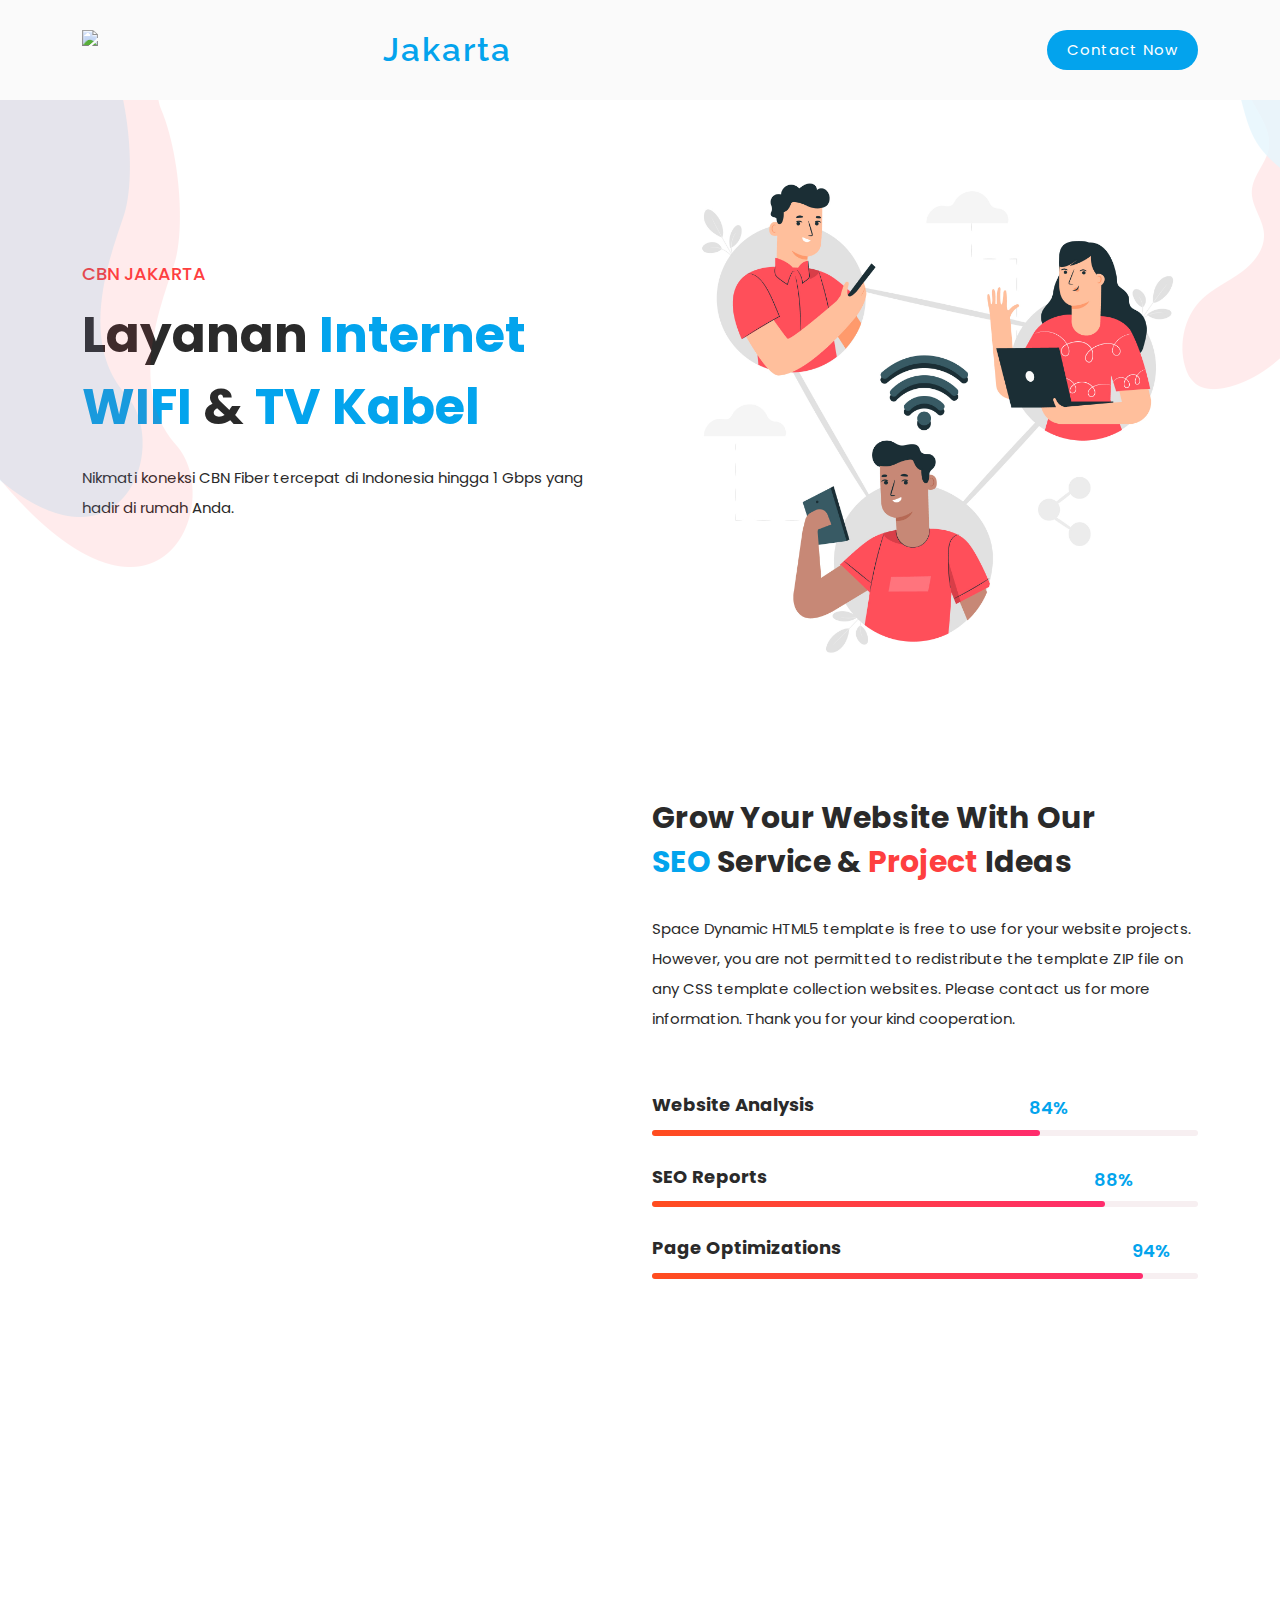
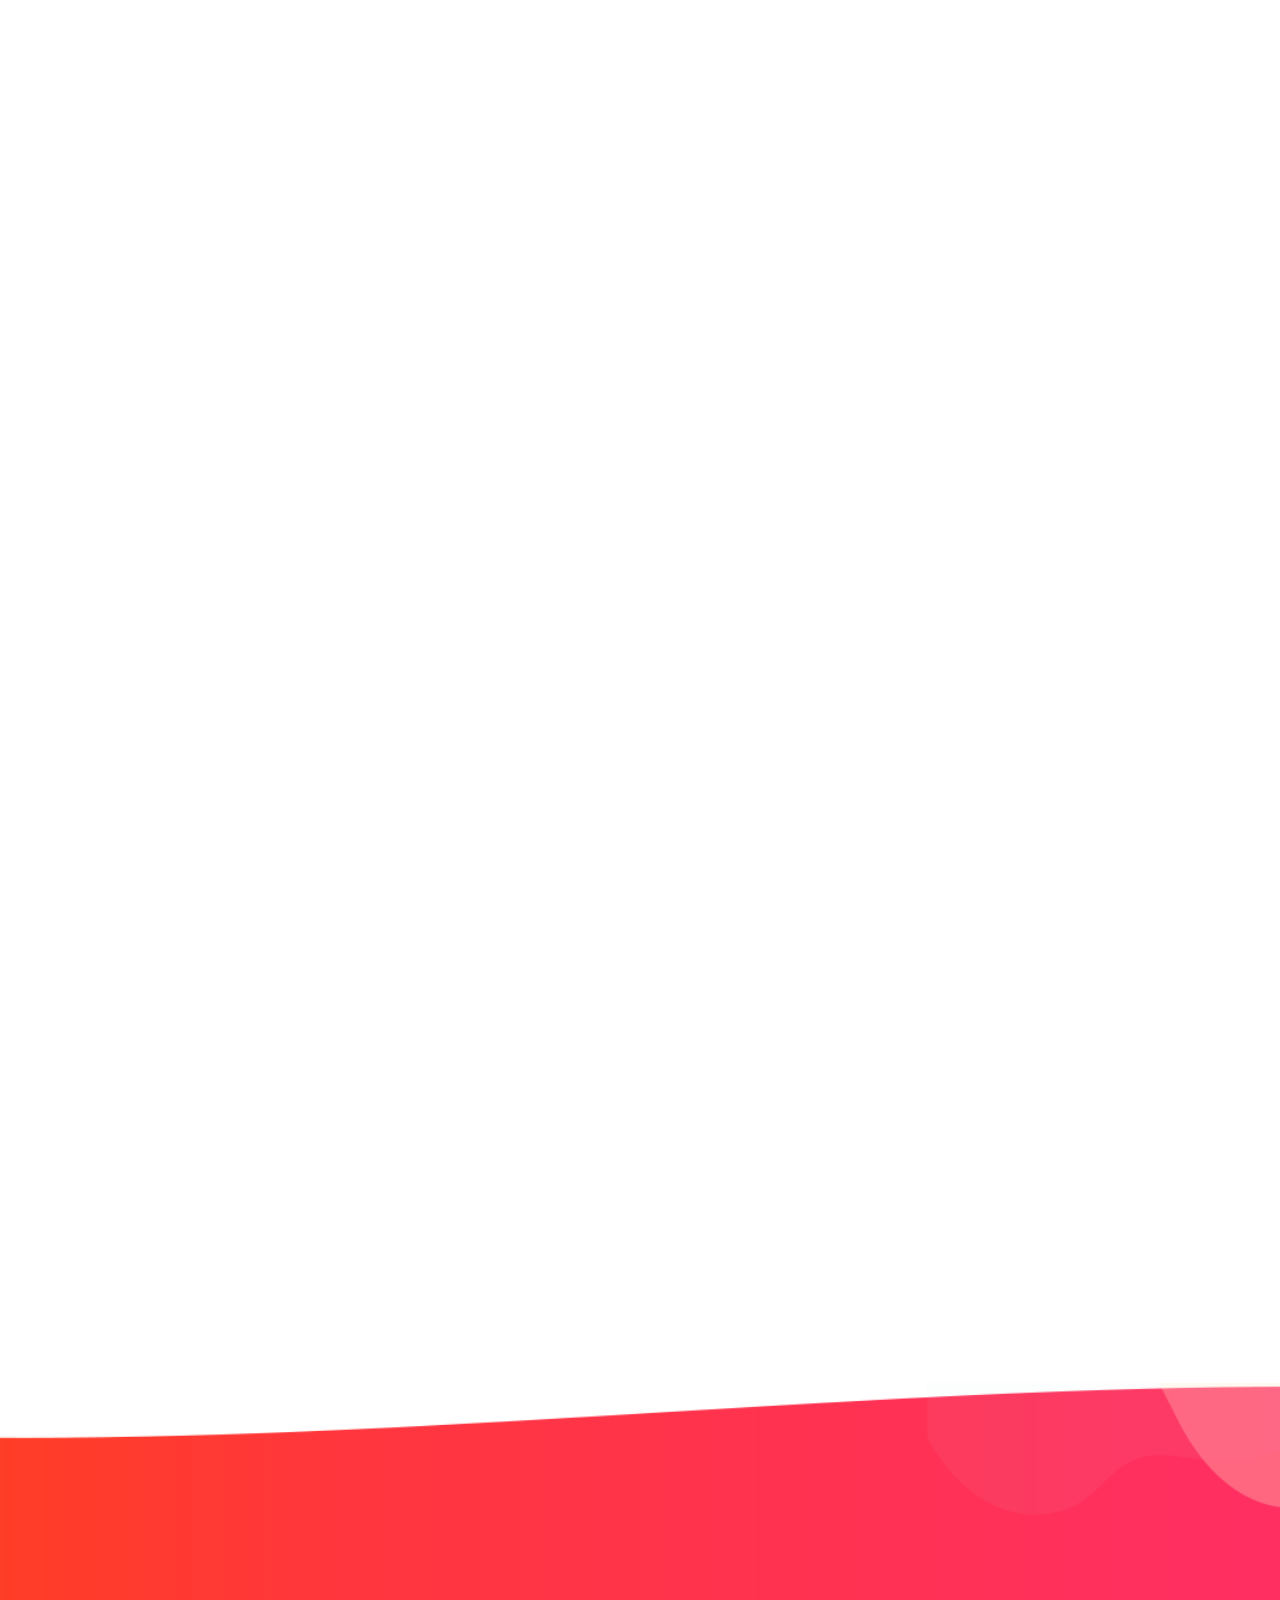
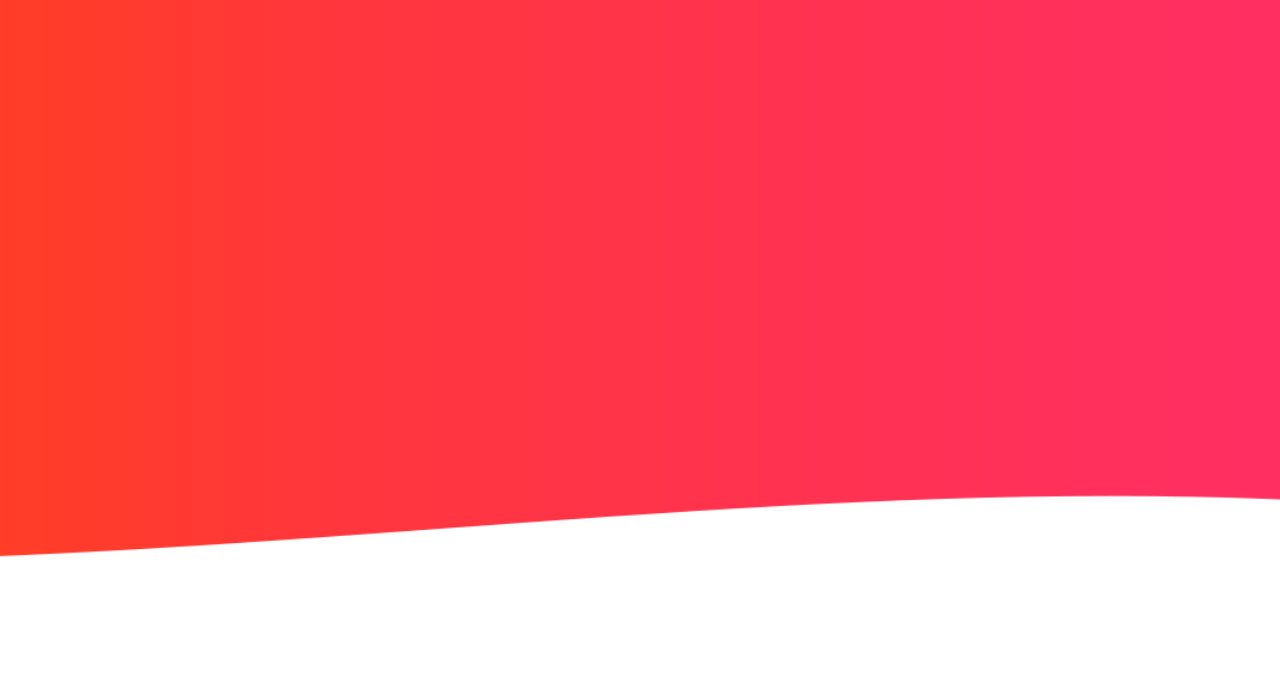
==== index.html @ 97d8a23d "Initial commit" ====
<!DOCTYPE html>
<html lang="en">

  <head>

    <meta charset="UTF-8">
    <meta name="viewport" content="width=device-width, initial-scale=1, shrink-to-fit=no">
    <meta name="description" content="">
    <meta name="author" content="">
    <link rel="preconnect" href="https://fonts.gstatic.com">
    <link href="https://fonts.googleapis.com/css2?family=Poppins:wght@100;200;300;400;500;600;700;800;900&display=swap" rel="stylesheet">
    <link href="https://fonts.googleapis.com/css2?family=Montserrat:wght@700&family=Raleway:wght@300&display=swap" rel="stylesheet">

    <title>Space Dynamic - SEO HTML5 Template</title>

    <!-- Bootstrap core CSS -->
    <link href="vendor/bootstrap/css/bootstrap.min.css" rel="stylesheet">

    <!-- Additional CSS Files -->
    <link rel="stylesheet" href="assets/css/fontawesome.css">
    <link rel="stylesheet" href="assets/css/templatemo-space-dynamic.css">
    <link rel="stylesheet" href="assets/css/animated.css">
    <link rel="stylesheet" href="assets/css/owl.css">
<!--
    
TemplateMo 562 Space Dynamic

https://templatemo.com/tm-562-space-dynamic

-->
  </head>

<body>

  <!-- ***** Preloader Start ***** -->
  <div id="js-preloader" class="js-preloader">
    <div class="preloader-inner">
      <span class="dot"></span>
      <div class="dots">
        <span></span>
        <span></span>
        <span></span>
      </div>
    </div>
  </div>
  <!-- ***** Preloader End ***** -->

  <!-- ***** Header Area Start ***** -->
  <header class="header-area header-sticky wow slideInDown" data-wow-duration="0.75s" data-wow-delay="0s">
    <div class="container">
      <div class="row">
        <div class="col-12">
          <nav class="main-nav">
            <!-- ***** Logo Start ***** -->
            <a href="index.html" class="logo">
              <img src="https://storage.cybiteam.id/assets.cbn.id/CBN_logo_03_cf08aa390e.png" class="logo-img" alt="CBN Jakarta Logo">
              <span class="logo-text">Jakarta</span>
            </a>
            <!-- ***** Logo End ***** -->
            <!-- ***** Menu Start ***** -->
            <ul class="nav">
              <!-- <li class="scroll-to-section"><a href="#top" class="active">Home</a></li>
              <li class="scroll-to-section"><a href="#about">About Us</a></li>
              <li class="scroll-to-section"><a href="#services">Services</a></li>
              <li class="scroll-to-section"><a href="#portfolio">Portfolio</a></li>
              <li class="scroll-to-section"><a href="#blog">Blog</a></li> 
              <li class="scroll-to-section"><a href="#contact">Message Us</a></li>  -->
              <li class="scroll-to-section"><div class="main-red-button"><a href="#contact">Contact Now</a></div></li> 
            </ul>        
            <a class='menu-trigger'>
                <span>Menu</span>
            </a>
            <!-- ***** Menu End ***** -->
          </nav>
        </div>
      </div>
    </div>
  </header>
  <!-- ***** Header Area End ***** -->

  <div class="main-banner wow fadeIn" id="top" data-wow-duration="1s" data-wow-delay="0.5s">
    <div class="container">
      <div class="row">
        <div class="col-lg-12">
          <div class="row">
            <div class="col-lg-6 align-self-center">
              <div class="left-content header-text wow fadeInLeft" data-wow-duration="1s" data-wow-delay="1s">
                <h6>CBN Jakarta</h6>
                <h2>Layanan <em>Internet WIFI</em> &amp; <em>TV Kabel</em></h2>
                <p>Nikmati koneksi CBN Fiber tercepat di Indonesia hingga 1 Gbps yang hadir di rumah Anda.</p>
              </div>
            </div>
            <div class="col-lg-6">
              <div class="right-image wow fadeInRight" data-wow-duration="1s" data-wow-delay="0.5s">
                <!-- <img src="assets/images/banner-right-image.png" alt="team meeting"> -->
                <img src="assets/images/2929907.jpg" alt="CBN Jakarta Internet WIFI & TV Kabel murah">
              </div>
            </div>
          </div>
        </div>
      </div>
    </div>
  </div>
<!-- 
  <div id="about" class="about-us section">
    <div class="container">
      <div class="row">
        <div class="col-lg-4">
          <div class="left-image wow fadeIn" data-wow-duration="1s" data-wow-delay="0.2s">
            <img src="assets/images/about-left-image.png" alt="person graphic">
          </div>
        </div>
        <div class="col-lg-8 align-self-center">
          <div class="services">
            <div class="row">
              <div class="col-lg-6">
                <div class="item wow fadeIn" data-wow-duration="1s" data-wow-delay="0.5s">
                  <div class="icon">
                    <img src="assets/images/service-icon-01.png" alt="reporting">
                  </div>
                  <div class="right-text">
                    <h4>Data Analysis</h4>
                    <p>Lorem ipsum dolor sit amet, ctetur aoi adipiscing eliter</p>
                  </div>
                </div>
              </div>
              <div class="col-lg-6">
                <div class="item wow fadeIn" data-wow-duration="1s" data-wow-delay="0.7s">
                  <div class="icon">
                    <img src="assets/images/service-icon-02.png" alt="">
                  </div>
                  <div class="right-text">
                    <h4>Data Reporting</h4>
                    <p>Lorem ipsum dolor sit amet, ctetur aoi adipiscing eliter</p>
                  </div>
                </div>
              </div>
              <div class="col-lg-6">
                <div class="item wow fadeIn" data-wow-duration="1s" data-wow-delay="0.9s">
                  <div class="icon">
                    <img src="assets/images/service-icon-03.png" alt="">
                  </div>
                  <div class="right-text">
                    <h4>Web Analytics</h4>
                    <p>Lorem ipsum dolor sit amet, ctetur aoi adipiscing eliter</p>
                  </div>
                </div>
              </div>
              <div class="col-lg-6">
                <div class="item wow fadeIn" data-wow-duration="1s" data-wow-delay="1.1s">
                  <div class="icon">
                    <img src="assets/images/service-icon-04.png" alt="">
                  </div>
                  <div class="right-text">
                    <h4>SEO Suggestions</h4>
                    <p>Lorem ipsum dolor sit amet, ctetur aoi adipiscing eliter</p>
                  </div>
                </div>
              </div>
            </div>
          </div>
        </div>
      </div>
    </div>
  </div> -->

  <div id="services" class="our-services section">
    <div class="container">
      <div class="row">
        <div class="col-lg-6 align-self-center  wow fadeInLeft" data-wow-duration="1s" data-wow-delay="0.2s">
          <div class="left-image">
            <img src="assets/images/services-left-image.png" alt="">
          </div>
        </div>
        <div class="col-lg-6 wow fadeInRight" data-wow-duration="1s" data-wow-delay="0.2s">
          <div class="section-heading">
            <h2>Grow your website with our <em>SEO</em> service &amp; <span>Project</span> Ideas</h2>
            <p>Space Dynamic HTML5 template is free to use for your website projects. However, you are not permitted to redistribute the template ZIP file on any CSS template collection websites. Please contact us for more information. Thank you for your kind cooperation.</p>
          </div>
          <div class="row">
            <div class="col-lg-12">
              <div class="first-bar progress-skill-bar">
                <h4>Website Analysis</h4>
                <span>84%</span>
                <div class="filled-bar"></div>
                <div class="full-bar"></div>
              </div>
            </div>
            <div class="col-lg-12">
              <div class="second-bar progress-skill-bar">
                <h4>SEO Reports</h4>
                <span>88%</span>
                <div class="filled-bar"></div>
                <div class="full-bar"></div>
              </div>
            </div>
            <div class="col-lg-12">
              <div class="third-bar progress-skill-bar">
                <h4>Page Optimizations</h4>
                <span>94%</span>
                <div class="filled-bar"></div>
                <div class="full-bar"></div>
              </div>
            </div>
          </div>
        </div>
      </div>
    </div>
  </div>

  <div id="portfolio" class="our-portfolio section">
    <div class="container">
      <div class="row">
        <div class="col-lg-6 offset-lg-3">
          <div class="section-heading  wow bounceIn" data-wow-duration="1s" data-wow-delay="0.2s">
            <h2>See What Our Agency <em>Offers</em> &amp; What We <span>Provide</span></h2>
          </div>
        </div>
      </div>
      <div class="row">
        <div class="col-lg-3 col-sm-6">
          <a href="#">
            <div class="item wow bounceInUp" data-wow-duration="1s" data-wow-delay="0.3s">
              <div class="hidden-content">
                <h4>SEO Analysis</h4>
                <p>Lorem ipsum dolor sit ameti ctetur aoi adipiscing eto.</p>
              </div>
              <div class="showed-content">
                <img src="assets/images/portfolio-image.png" alt="">
              </div>
            </div>
          </a>
        </div>
        <div class="col-lg-3 col-sm-6">
          <a href="#">
            <div class="item wow bounceInUp" data-wow-duration="1s" data-wow-delay="0.4s">
              <div class="hidden-content">
                <h4>Website Reporting</h4>
                <p>Lorem ipsum dolor sit ameti ctetur aoi adipiscing eto.</p>
              </div>
              <div class="showed-content">
                <img src="assets/images/portfolio-image.png" alt="">
              </div>
            </div>
          </a>
        </div>
        <div class="col-lg-3 col-sm-6">
          <a href="#">
            <div class="item wow bounceInUp" data-wow-duration="1s" data-wow-delay="0.5s">
              <div class="hidden-content">
                <h4>Performance Tests</h4>
                <p>Lorem ipsum dolor sit ameti ctetur aoi adipiscing eto.</p>
              </div>
              <div class="showed-content">
                <img src="assets/images/portfolio-image.png" alt="">
              </div>
            </div>
          </a>
        </div>
        <div class="col-lg-3 col-sm-6">
          <a href="#">
            <div class="item wow bounceInUp" data-wow-duration="1s" data-wow-delay="0.6s">
              <div class="hidden-content">
                <h4>Data Analysis</h4>
                <p>Lorem ipsum dolor sit ameti ctetur aoi adipiscing eto.</p>
              </div>
              <div class="showed-content">
                <img src="assets/images/portfolio-image.png" alt="">
              </div>
            </div>
          </a>
        </div>
      </div>
    </div>
  </div>

  <div id="blog" class="our-blog section">
    <div class="container">
      <div class="row">
        <div class="col-lg-6 wow fadeInDown" data-wow-duration="1s" data-wow-delay="0.25s">
          <div class="section-heading">
            <h2>Check Out What Is <em>Trending</em> In Our Latest <span>News</span></h2>
          </div>
        </div>
        <div class="col-lg-6 wow fadeInDown" data-wow-duration="1s" data-wow-delay="0.25s">
          <div class="top-dec">
            <img src="assets/images/blog-dec.png" alt="">
          </div>
        </div>
      </div>
      <div class="row">
        <div class="col-lg-6 wow fadeInUp" data-wow-duration="1s" data-wow-delay="0.25s">
          <div class="left-image">
            <a href="#"><img src="assets/images/big-blog-thumb.jpg" alt="Workspace Desktop"></a>
            <div class="info">
              <div class="inner-content">
                <ul>
                  <li><i class="fa fa-calendar"></i> 24 Mar 2021</li>
                  <li><i class="fa fa-users"></i> TemplateMo</li>
                  <li><i class="fa fa-folder"></i> Branding</li>
                </ul>
                <a href="#"><h4>SEO Agency &amp; Digital Marketing</h4></a>
                <p>Lorem ipsum dolor sit amet, consectetur and sed doer ket eismod tempor incididunt ut labore et dolore magna...</p>
                <div class="main-blue-button">
                  <a href="#">Discover More</a>
                </div>
              </div>
            </div>
          </div>
        </div>
        <div class="col-lg-6 wow fadeInUp" data-wow-duration="1s" data-wow-delay="0.25s">
          <div class="right-list">
            <ul>
              <li>
                <div class="left-content align-self-center">
                  <span><i class="fa fa-calendar"></i> 18 Mar 2021</span>
                  <a href="#"><h4>New Websites &amp; Backlinks</h4></a>
                  <p>Lorem ipsum dolor sit amsecteturii and sed doer ket eismod...</p>
                </div>
                <div class="right-image">
                  <a href="#"><img src="assets/images/blog-thumb-01.jpg" alt=""></a>
                </div>
              </li>
              <li>
                <div class="left-content align-self-center">
                  <span><i class="fa fa-calendar"></i> 14 Mar 2021</span>
                  <a href="#"><h4>SEO Analysis &amp; Content Ideas</h4></a>
                  <p>Lorem ipsum dolor sit amsecteturii and sed doer ket eismod...</p>
                </div>
                <div class="right-image">
                  <a href="#"><img src="assets/images/blog-thumb-01.jpg" alt=""></a>
                </div>
              </li>
              <li>
                <div class="left-content align-self-center">
                  <span><i class="fa fa-calendar"></i> 06 Mar 2021</span>
                  <a href="#"><h4>SEO Tips &amp; Digital Marketing</h4></a>
                  <p>Lorem ipsum dolor sit amsecteturii and sed doer ket eismod...</p>
                </div>
                <div class="right-image">
                  <a href="#"><img src="assets/images/blog-thumb-01.jpg" alt=""></a>
                </div>
              </li>
            </ul>
          </div>
        </div>
      </div>
    </div>
  </div>

  <div id="contact" class="contact-us section">
    <div class="container">
      <div class="row">
        <div class="col-lg-6 align-self-center wow fadeInLeft" data-wow-duration="0.5s" data-wow-delay="0.25s">
          <div class="section-heading">
            <h2>Feel Free To Send Us a Message About Your Website Needs</h2>
            <p>Lorem ipsum dolor sit amet, consectetur adipiscing elit, sed doer ket eismod tempor incididunt ut labore et dolores</p>
            <div class="phone-info">
              <h4>For any enquiry, Call Us: <span><i class="fa fa-phone"></i> <a href="#">010-020-0340</a></span></h4>
            </div>
          </div>
        </div>
        <div class="col-lg-6 wow fadeInRight" data-wow-duration="0.5s" data-wow-delay="0.25s">
          <form id="contact" action="" method="post">
            <div class="row">
              <div class="col-lg-6">
                <fieldset>
                  <input type="name" name="name" id="name" placeholder="Name" autocomplete="on" required>
                </fieldset>
              </div>
              <div class="col-lg-6">
                <fieldset>
                  <input type="surname" name="surname" id="surname" placeholder="Surname" autocomplete="on" required>
                </fieldset>
              </div>
              <div class="col-lg-12">
                <fieldset>
                  <input type="text" name="email" id="email" pattern="[^ @]*@[^ @]*" placeholder="Your Email" required="">
                </fieldset>
              </div>
              <div class="col-lg-12">
                <fieldset>
                  <textarea name="message" type="text" class="form-control" id="message" placeholder="Message" required=""></textarea>  
                </fieldset>
              </div>
              <div class="col-lg-12">
                <fieldset>
                  <button type="submit" id="form-submit" class="main-button ">Send Message</button>
                </fieldset>
              </div>
            </div>
            <div class="contact-dec">
              <img src="assets/images/contact-decoration.png" alt="">
            </div>
          </form>
        </div>
      </div>
    </div>
  </div>

  <footer>
    <div class="container">
      <div class="row">
        <div class="col-lg-12 wow fadeIn" data-wow-duration="1s" data-wow-delay="0.25s">
          <p>© Copyright 2021 Space Dynamic Co. All Rights Reserved. 
          
          <br>Design: <a rel="nofollow" href="https://templatemo.com">TemplateMo</a></p>
        </div>
      </div>
    </div>
  </footer>
  <!-- Scripts -->
  <script src="vendor/jquery/jquery.min.js"></script>
  <script src="vendor/bootstrap/js/bootstrap.bundle.min.js"></script>
  <script src="assets/js/owl-carousel.js"></script>
  <script src="assets/js/animation.js"></script>
  <script src="assets/js/imagesloaded.js"></script>
  <script src="assets/js/templatemo-custom.js"></script>

</body>
</html>
---- assets/css/templatemo-space-dynamic.css ----
/* 

TemplateMo 562 Space Dynamic

https://templatemo.com/tm-562-space-dynamic

*/

/* ---------------------------------------------
Table of contents
------------------------------------------------
01. font & reset css
02. reset
03. global styles
04. header
05. banner
06. features
07. testimonials
08. contact
09. footer
10. preloader
11. search
12. portfolio

--------------------------------------------- */
/* 
---------------------------------------------
font & reset css
--------------------------------------------- 
*/
@import url('https://fonts.googleapis.com/css2?family=Poppins:wght@100;200;300;400;500;600;700;800;900&display=swap');
/* 
---------------------------------------------
reset
--------------------------------------------- 
*/
html, body, div, span, applet, object, iframe, h1, h2, h3, h4, h5, h6, p, blockquote, div
pre, a, abbr, acronym, address, big, cite, code, del, dfn, em, font, img, ins, kbd, q,
s, samp, small, strike, strong, sub, sup, tt, var, b, u, i, center, dl, dt, dd, ol, ul, li,
figure, header, nav, section, article, aside, footer, figcaption {
  margin: 0;
  padding: 0;
  border: 0;
  outline: 0;
}

/* clear fix */
.grid:after {
  content: '';
  display: block;
  clear: both;
}

/* ---- .grid-item ---- */

.grid-sizer,
.grid-item {
  width: 50%;
}

.grid-item {
  float: left;
}

.grid-item img {
  display: block;
  max-width: 100%;
}

.clearfix:after {
  content: ".";
  display: block;
  clear: both;
  visibility: hidden;
  line-height: 0;
  height: 0;
}

.clearfix {
  display: inline-block;
}

html[xmlns] .clearfix {
  display: block;
}

* html .clearfix {
  height: 1%;
}

ul, li {
  padding: 0;
  margin: 0;
  list-style: none;
}

header, nav, section, article, aside, footer, hgroup {
  display: block;
}

* {
  box-sizing: border-box;
}

html, body {
  font-family: 'Poppins', sans-serif;
  font-weight: 400;
  background-color: #fff;
  -ms-text-size-adjust: 100%;
  -webkit-font-smoothing: antialiased;
  -moz-osx-font-smoothing: grayscale;
}

a {
  text-decoration: none !important;
}

h1, h2, h3, h4, h5, h6 {
  margin-top: 0px;
  margin-bottom: 0px;
}

ul {
  margin-bottom: 0px;
}

p {
  font-size: 15px;
  line-height: 30px;
  color: #2a2a2a;
}

img {
  width: 100%;
  overflow: hidden;
}

/* 
---------------------------------------------
global styles
--------------------------------------------- 
*/
html,
body {
  background: #fff;
  font-family: 'Poppins', sans-serif;
}

::selection {
  background: #03a4ed;
  color: #fff;
}

::-moz-selection {
  background: #03a4ed;
  color: #fff;
}

@media (max-width: 991px) {
  html, body {
    overflow-x: hidden;
  }
  .mobile-top-fix {
    margin-top: 30px;
    margin-bottom: 0px;
  }
  .mobile-bottom-fix {
    margin-bottom: 30px;
  }
  .mobile-bottom-fix-big {
    margin-bottom: 60px;
  }
}

.page-section {
  margin-top: 120px;
}

.section-heading h2 {
  font-size: 30px;
  text-transform: capitalize;
  color: #2a2a2a;
  font-weight: 700;
  letter-spacing: 0.25px;
  position: relative;
  z-index: 2;
  line-height: 44px;
}

.section-heading h2 em {
  font-style: normal;
  color: #03a4ed;
}

.section-heading h2 span {
  color: #fe3f40;
}

.main-blue-button a {
  display: inline-block;
  background-color: #03a4ed;
  font-size: 15px;
  font-weight: 400;
  color: #fff;
  text-transform: capitalize;
  padding: 12px 25px;
  border-radius: 23px;
  letter-spacing: 0.25px;
}

.main-red-button a {
  display: inline-block;
  /* background-color: #fe3f40; */
  background-color: #03a3ed;
  font-size: 15px;
  font-weight: 400;
  color: #fff;
  text-transform: capitalize;
  padding: 12px 25px;
  border-radius: 23px;
  letter-spacing: 0.25px;
}

.main-white-button a {
  display: inline-block;
  background-color: #fff;
  font-size: 15px;
  font-weight: 400;
  color: #fe3f40;
  text-transform: capitalize;
  padding: 12px 25px;
  border-radius: 23px;
  letter-spacing: 0.25px;
}

/* 
---------------------------------------------
header
--------------------------------------------- 
*/

/* Untuk gambar logo */
.logo-img {
  height: 40px;
  width: auto;
  vertical-align: middle;
  margin-right: 10px;
}

/* Untuk teks "Jakarta" */
.logo-text {
  vertical-align: middle;
  color: #03a3ed;
  font-size: 33px;
  font-weight: 600;
  letter-spacing: 2px;
  line-height: 100px;
  text-transform: none !important;
  font-family: 'Raleway', sans-serif;
}

/* Pastikan class .logo tetap bisa mengatur posisi */
.header-area .main-nav .logo {
  display: flex;
  align-items: center;
  text-decoration: none;
  float: left;
  transition: all 0.3s ease 0s;
}

.background-header {
  background-color: #fff!important;
  height: 80px!important;
  position: fixed!important;
  top: 0px;
  left: 0px;
  right: 0px;
  box-shadow: 0px 0px 10px rgba(0,0,0,0.15)!important;
}

.background-header .logo,
.background-header .main-nav .nav li a {
  color: #1e1e1e!important;
}

.background-header .main-nav .nav li:hover a {
  color: #fe3f40!important;
}

.background-header .nav li a.active {
  color: #fe3f40!important;
}

.header-area {
  background-color: #fafafa;
  position: absolute;
  top: 0px;
  left: 0px;
  right: 0px;
  z-index: 100;
  height: 100px;
  -webkit-transition: all .5s ease 0s;
  -moz-transition: all .5s ease 0s;
  -o-transition: all .5s ease 0s;
  transition: all .5s ease 0s;
}

.header-area .main-nav {
  min-height: 80px;
  background: transparent;
}

.header-area .main-nav .logo {
  line-height: 100px;
  color: #fff;
  font-size: 24px;
  font-weight: 700;
  text-transform: uppercase;
  letter-spacing: 2px;
  float: left;
  -webkit-transition: all 0.3s ease 0s;
  -moz-transition: all 0.3s ease 0s;
  -o-transition: all 0.3s ease 0s;
  transition: all 0.3s ease 0s;
}

.header-area .main-nav .logo h4 {
    font-size: 24px;
    font-weight: 700;
    text-transform: uppercase;
    color: #03a4ed;
    /* line-height: 100px; */
    float: left;
    -webkit-transition: all 0.3s ease 0s;
    -moz-transition: all 0.3s ease 0s;
    -o-transition: all 0.3s ease 0s;
    transition: all 0.3s ease 0s;
}

.logo h4 span {
  color: #fe3f40;
}

.background-header .main-nav .logo h4 {
  line-height: 80px;
}

.background-header .main-nav .logo .logo-text {
  line-height: 80px;
}

.background-header .main-nav .nav {
  margin-top: 20px !important;
}

.header-area .main-nav .nav {
  float: right;
  margin-top: 30px;
  margin-right: 0px;
  background-color: transparent;
  -webkit-transition: all 0.3s ease 0s;
  -moz-transition: all 0.3s ease 0s;
  -o-transition: all 0.3s ease 0s;
  transition: all 0.3s ease 0s;
  position: relative;
  z-index: 999;
}

.header-area .main-nav .nav li {
  padding-left: 20px;
  padding-right: 20px;
}

.header-area .main-nav .nav li:last-child {
  padding-right: 0px;
  padding-left: 40px;
}

.header-area .main-nav .nav li:last-child a ,
.background-header .main-nav .nav li:last-child a {
  color: #fff !important;
  padding: 0px 20px;
  font-weight: 400;
}

.header-area .main-nav .nav li:last-child a:hover,
.header-area .main-nav .nav li:last-child a.active {
  color: #fff !important;
}

.header-area .main-nav .nav li a {
  display: block;
  font-weight: 500;
  font-size: 15px;
  color: #2a2a2a;
  text-transform: capitalize;
  -webkit-transition: all 0.3s ease 0s;
  -moz-transition: all 0.3s ease 0s;
  -o-transition: all 0.3s ease 0s;
  transition: all 0.3s ease 0s;
  height: 40px;
  line-height: 40px;
  border: transparent;
  letter-spacing: 1px;
}

.header-area .main-nav .nav li a {
  color: #2a2a2a;
}

.header-area .main-nav .nav li:hover a,
.header-area .main-nav .nav li a.active {
  color: #fe3f40!important;
}

.background-header .main-nav .nav li:hover a,
.background-header .main-nav .nav li a.active {
  color: #fe3f40!important;
  opacity: 1;
}

.header-area .main-nav .nav li:last-child a:hover ,
.background-header .main-nav .nav li:last-child a:hover {
  background-color: #03a4ed;
}

.header-area .main-nav .nav li.submenu {
  position: relative;
  padding-right: 30px;
}

.header-area .main-nav .nav li.submenu:after {
  font-family: FontAwesome;
  content: "\f107";
  font-size: 12px;
  color: #2a2a2a;
  position: absolute;
  right: 18px;
  top: 12px;
}

.background-header .main-nav .nav li.submenu:after {
  color: #2a2a2a;
}

.header-area .main-nav .nav li.submenu ul {
  position: absolute;
  width: 200px;
  box-shadow: 0 2px 28px 0 rgba(0, 0, 0, 0.06);
  overflow: hidden;
  top: 50px;
  opacity: 0;
  transform: translateY(+2em);
  visibility: hidden;
  z-index: -1;
  transition: all 0.3s ease-in-out 0s, visibility 0s linear 0.3s, z-index 0s linear 0.01s;
}

.header-area .main-nav .nav li.submenu ul li {
  margin-left: 0px;
  padding-left: 0px;
  padding-right: 0px;
}

.header-area .main-nav .nav li.submenu ul li a {
  opacity: 1;
  display: block;
  background: #f7f7f7;
  color: #2a2a2a!important;
  padding-left: 20px;
  height: 40px;
  line-height: 40px;
  -webkit-transition: all 0.3s ease 0s;
  -moz-transition: all 0.3s ease 0s;
  -o-transition: all 0.3s ease 0s;
  transition: all 0.3s ease 0s;
  position: relative;
  font-size: 13px;
  font-weight: 400;
  border-bottom: 1px solid #eee;
}

.header-area .main-nav .nav li.submenu ul li a:hover {
  background: #fff;
  color: #fe3f40!important;
  padding-left: 25px;
}

.header-area .main-nav .nav li.submenu ul li a:hover:before {
  width: 3px;
}

.header-area .main-nav .nav li.submenu:hover ul {
  visibility: visible;
  opacity: 1;
  z-index: 1;
  transform: translateY(0%);
  transition-delay: 0s, 0s, 0.3s;
}

.header-area .main-nav .menu-trigger {
  cursor: pointer;
  display: block;
  position: absolute;
  top: 33px;
  width: 32px;
  height: 40px;
  text-indent: -9999em;
  z-index: 99;
  right: 40px;
  display: none;
}

.background-header .main-nav .menu-trigger {
  top: 23px;
}

.header-area .main-nav .menu-trigger span,
.header-area .main-nav .menu-trigger span:before,
.header-area .main-nav .menu-trigger span:after {
  -moz-transition: all 0.4s;
  -o-transition: all 0.4s;
  -webkit-transition: all 0.4s;
  transition: all 0.4s;
  background-color: #1e1e1e;
  display: block;
  position: absolute;
  width: 30px;
  height: 2px;
  left: 0;
}

.background-header .main-nav .menu-trigger span,
.background-header .main-nav .menu-trigger span:before,
.background-header .main-nav .menu-trigger span:after {
  background-color: #1e1e1e;
}

.header-area .main-nav .menu-trigger span:before,
.header-area .main-nav .menu-trigger span:after {
  -moz-transition: all 0.4s;
  -o-transition: all 0.4s;
  -webkit-transition: all 0.4s;
  transition: all 0.4s;
  background-color: #1e1e1e;
  display: block;
  position: absolute;
  width: 30px;
  height: 2px;
  left: 0;
  width: 75%;
}

.background-header .main-nav .menu-trigger span:before,
.background-header .main-nav .menu-trigger span:after {
  background-color: #1e1e1e;
}

.header-area .main-nav .menu-trigger span:before,
.header-area .main-nav .menu-trigger span:after {
  content: "";
}

.header-area .main-nav .menu-trigger span {
  top: 16px;
}

.header-area .main-nav .menu-trigger span:before {
  -moz-transform-origin: 33% 100%;
  -ms-transform-origin: 33% 100%;
  -webkit-transform-origin: 33% 100%;
  transform-origin: 33% 100%;
  top: -10px;
  z-index: 10;
}

.header-area .main-nav .menu-trigger span:after {
  -moz-transform-origin: 33% 0;
  -ms-transform-origin: 33% 0;
  -webkit-transform-origin: 33% 0;
  transform-origin: 33% 0;
  top: 10px;
}

.header-area .main-nav .menu-trigger.active span,
.header-area .main-nav .menu-trigger.active span:before,
.header-area .main-nav .menu-trigger.active span:after {
  background-color: transparent;
  width: 100%;
}

.header-area .main-nav .menu-trigger.active span:before {
  -moz-transform: translateY(6px) translateX(1px) rotate(45deg);
  -ms-transform: translateY(6px) translateX(1px) rotate(45deg);
  -webkit-transform: translateY(6px) translateX(1px) rotate(45deg);
  transform: translateY(6px) translateX(1px) rotate(45deg);
  background-color: #1e1e1e;
}

.background-header .main-nav .menu-trigger.active span:before {
  background-color: #1e1e1e;
}

.header-area .main-nav .menu-trigger.active span:after {
  -moz-transform: translateY(-6px) translateX(1px) rotate(-45deg);
  -ms-transform: translateY(-6px) translateX(1px) rotate(-45deg);
  -webkit-transform: translateY(-6px) translateX(1px) rotate(-45deg);
  transform: translateY(-6px) translateX(1px) rotate(-45deg);
  background-color: #1e1e1e;
}

.background-header .main-nav .menu-trigger.active span:after {
  background-color: #1e1e1e;
}

.header-area.header-sticky {
  min-height: 80px;
}

.header-area .nav {
  margin-top: 30px;
}

.header-area.header-sticky .nav li a.active {
  color: #fe3f40;
}

@media (max-width: 1200px) {
  .header-area .main-nav .nav li {
    padding-left: 12px;
    padding-right: 12px;
  }
  .header-area .main-nav:before {
    display: none;
  }
}

@media (max-width: 992px) {
  .header-area .main-nav .nav li:last-child  ,
  .background-header .main-nav .nav li:last-child {
    display: none;
  }
  .header-area .main-nav .nav li:nth-child(6),
  .background-header .main-nav .nav li:nth-child(6) {
    padding-right: 0px;
  }
}

@media (max-width: 767px) {

  .logo-img {
    height: 30px;
  }

  .logo-text {
    margin-left: -3px;
    margin-top: 1px;
    font-size: 23px;
    /* line-height: 60px;*/
  }

  .background-header .main-nav .nav {
    margin-top: 80px !important;
  }
  .header-area .main-nav .logo {
    color: #1e1e1e;
  }
  .header-area.header-sticky .nav li a:hover,
  .header-area.header-sticky .nav li a.active {
    color: #fe3f40!important;
    opacity: 1;
  }
  .header-area.header-sticky .nav li.search-icon a {
    width: 100%;
  }
  .header-area {
    background-color: #f7f7f7;
    padding: 0px 15px;
    height: 100px;
    box-shadow: none;
    text-align: center;
  }
  .header-area .container {
    padding: 0px;
  }
  .header-area .logo {
    margin-left: 30px;
  }
  .header-area .menu-trigger {
    display: block !important;
  }
  .header-area .main-nav {
    overflow: hidden;
  }
  .header-area .main-nav .nav {
    float: none;
    width: 100%;
    display: none;
    -webkit-transition: all 0s ease 0s;
    -moz-transition: all 0s ease 0s;
    -o-transition: all 0s ease 0s;
    transition: all 0s ease 0s;
    margin-left: 0px;
  }
  .background-header .nav {
    margin-top: 80px;
  }
  .header-area .main-nav .nav li:first-child {
    border-top: 1px solid #eee;
  }
  .header-area.header-sticky .nav {
    margin-top: 100px;
  }
  .header-area .main-nav .nav li {
    width: 100%;
    background: #fff;
    border-bottom: 1px solid #e7e7e7;
    padding-left: 0px !important;
    padding-right: 0px !important;
  }
  .header-area .main-nav .nav li a {
    height: 50px !important;
    line-height: 50px !important;
    padding: 0px !important;
    border: none !important;
    background: #f7f7f7 !important;
    color: #191a20 !important;
  }
  .header-area .main-nav .nav li a:hover {
    background: #eee !important;
    color: #fe3f40!important;
  }
  .header-area .main-nav .nav li.submenu ul {
    position: relative;
    visibility: inherit;
    opacity: 1;
    z-index: 1;
    transform: translateY(0%);
    transition-delay: 0s, 0s, 0.3s;
    top: 0px;
    width: 100%;
    box-shadow: none;
    height: 0px;
  }
  .header-area .main-nav .nav li.submenu ul li a {
    font-size: 12px;
    font-weight: 400;
  }
  .header-area .main-nav .nav li.submenu ul li a:hover:before {
    width: 0px;
  }
  .header-area .main-nav .nav li.submenu ul.active {
    height: auto !important;
  }
  .header-area .main-nav .nav li.submenu:after {
    color: #3B566E;
    right: 25px;
    font-size: 14px;
    top: 15px;
  }
  .header-area .main-nav .nav li.submenu:hover ul, .header-area .main-nav .nav li.submenu:focus ul {
    height: 0px;
  }
}

@media (min-width: 767px) {
  .header-area .main-nav .nav {
    display: flex !important;
  }
}

/* 
---------------------------------------------
preloader
--------------------------------------------- 
*/

.js-preloader {
    position: fixed;
    top: 0;
    left: 0;
    right: 0;
    bottom: 0;
    background-color: #fff;
    display: -webkit-box;
    display: flex;
    -webkit-box-align: center;
    align-items: center;
    -webkit-box-pack: center;
    justify-content: center;
    opacity: 1;
    visibility: visible;
    z-index: 9999;
    -webkit-transition: opacity 0.25s ease;
    transition: opacity 0.25s ease;
}

.js-preloader.loaded {
    opacity: 0;
    visibility: hidden;
    pointer-events: none;
}

@-webkit-keyframes dot {
    50% {
        -webkit-transform: translateX(96px);
        transform: translateX(96px);
    }
}

@keyframes dot {
    50% {
        -webkit-transform: translateX(96px);
        transform: translateX(96px);
    }
}

@-webkit-keyframes dots {
    50% {
        -webkit-transform: translateX(-31px);
        transform: translateX(-31px);
    }
}

@keyframes dots {
    50% {
        -webkit-transform: translateX(-31px);
        transform: translateX(-31px);
    }
}

.preloader-inner {
    position: relative;
    width: 142px;
    height: 40px;
    background: #fff;
}

.preloader-inner .dot {
    position: absolute;
    width: 16px;
    height: 16px;
    top: 12px;
    left: 15px;
    background: #fe3f40;
    border-radius: 50%;
    -webkit-transform: translateX(0);
    transform: translateX(0);
    -webkit-animation: dot 2.8s infinite;
    animation: dot 2.8s infinite;
}

.preloader-inner .dots {
    -webkit-transform: translateX(0);
    transform: translateX(0);
    margin-top: 12px;
    margin-left: 31px;
    -webkit-animation: dots 2.8s infinite;
    animation: dots 2.8s infinite;
}

.preloader-inner .dots span {
    display: block;
    float: left;
    width: 16px;
    height: 16px;
    margin-left: 16px;
    background: #fe3f40;
    border-radius: 50%;
}



/* 
---------------------------------------------
Banner Style
--------------------------------------------- 
*/

.main-banner {
  background-repeat: no-repeat;
  background-position: center center;
  background-size: cover;
  /* padding: 226px 0px 120px 0px; */
  padding: 130px 0px 120px 0px;
  position: relative;
  overflow: hidden;
}

.main-banner:after {
  content: '';
  background-image: url(../images/baner-dec-left.png);
  background-repeat: no-repeat;
  position: absolute;
  left: 0;
  top: 100px;
  width: 193px;
  height: 467px;
}

.main-banner:before {
  content: '';
  background-image: url(../images/baner-dec-right.png);
  background-repeat: no-repeat;
  position: absolute;
  right: 0;
  top: 100px;
  width: 98px;
  height: 290px;
}

.main-banner .left-content {
  margin-right: 45px;
}

.main-banner .left-content h6 {
  text-transform: uppercase;
  font-size: 18px;
  color: #fe3f40;
  margin-bottom: 15px;
}

.main-banner .left-content h2 {
  font-size: 50px;
  font-weight: 700;
  color: #2a2a2a;
  line-height: 72px;
}

.main-banner .left-content h2 em {
  color: #03a4ed;
  font-style: normal;
}

.main-banner .left-content h2 span {
  color: #fe3f40;
}

.main-banner .left-content p {
  margin: 20px 0px;
}

.main-banner .left-content form {
  margin-top: 30px;
  width: 470px;
  height: 66px;
  position: relative;
}

.main-banner .left-content form button {
  position: absolute;
  right: 10px;
  top: 10px;
  display: inline-block;
  background-color: #fff;
  font-size: 15px;
  font-weight: 500;
  color: #fe3f40;
  text-transform: capitalize;
  padding: 12px 25px;
  border-radius: 23px;
  letter-spacing: 0.25px;
  outline: none;
  border: none;
}

.main-banner .left-content form input {
  width: 470px;
  height: 66px;
  background-color: #03a4ed;
  border-radius: 33px;
  border: none;
  outline: none;
  padding: 0px 25px;
  color: #fff;
  letter-spacing: 0.25px;
  font-size: 15px;
  font-weight: 300;
}

.main-banner .left-content form input::placeholder {
  color: #fff;
}



/* 
---------------------------------------------
About Us Style
--------------------------------------------- 
*/

#about {
  /* margin-top: 120px; */
  margin-top: 0px;
}

.about-us {
  background-image: url(../images/about-bg.png);
  background-repeat: no-repeat;
  background-position: center center;
  background-size: cover;
  padding: 140px 0px 120px 0px;
}

.about-us .left-image {
  margin-right: 45px;
}

.about-us .services .item {
  margin-bottom: 30px;
}

.about-us .services .item .icon {
  float: left;
  margin-right: 25px;
}

.about-us .services .item .icon img {
  max-width: 70px;
}

.about-us .services .item h4 {
  color: #fff;
  font-size: 20px;
  font-weight: 700;
  margin-bottom: 12px;
}

.about-us .services .item p {
  color: #fff;
}


/* 
---------------------------------------------
Services Style
--------------------------------------------- 
*/

.our-services {
  margin-top: 0px;
  /* padding-top: 120px; */
}

.our-services .left-image {
  margin-right: 45px;
}

.our-services .section-heading h2 {
  margin-right: 100px;
}

.our-services .section-heading p {
  margin-top: 30px;
  margin-bottom: 60px;
}

.our-services .progress-skill-bar {
  margin-bottom: 30px;
  position: relative;
  width: 100%;
}

.our-services .progress-skill-bar span {
  position: absolute;
  top: 0;
  font-size: 18px;
  font-weight: 600;
  color: #03a4ed;
}

.our-services .first-bar span {
  left: 69%;
}

.our-services .second-bar span {
  left: 81%;
}

.our-services .third-bar span {
  left: 88%;
}

.our-services .progress-skill-bar h4 {
  font-size: 18px;
  font-weight: 700;
  color: #2a2a2a;
  margin-bottom: 14px;
}

.our-services .progress-skill-bar .full-bar {
  width: 100%;
  height: 6px;
  border-radius: 3px;
  background-color: #f7eff1;
  position: relative;
  z-index: 1;
}

.our-services .progress-skill-bar .filled-bar {
  background: rgb(255,77,30);
  background: linear-gradient(105deg, rgba(255,77,30,1) 0%, rgba(255,44,109,1) 100%);
  height: 6px;
  border-radius: 3px;
  margin-bottom: -6px;
  position: relative;
  z-index: 2;
}

.our-services .first-bar .filled-bar {
  width: 71%;
}

.our-services .second-bar .filled-bar {
  width: 83%;
}

.our-services .third-bar .filled-bar {
  width: 90%;
}


/* 
---------------------------------------------
Portfolio
--------------------------------------------- 
*/

.our-portfolio {
  padding-top: 120px;
  margin-top: 0px;
}

.our-portfolio .section-heading h2 {
  text-align: center;
  margin: 0px 90px 0px 90px;
  margin-bottom: 120px;
  position: relative;
  z-index: 1;
}

.our-portfolio .item {
  position: relative;
}

.our-portfolio .item:hover .hidden-content {
  top: -100px;
  opacity: 1;
  visibility: visible;
}

.our-portfolio .item:hover .showed-content {
  top: 90px;
}

.our-portfolio .hidden-content {
  background: rgb(255,77,30);
  background: linear-gradient(105deg, rgba(255,77,30,1) 0%, rgba(255,44,109,1) 100%);
  padding: 30px;
  border-radius: 20px;
  text-align: center;
  opacity: 0;
  top: 0;
  visibility: hidden;
  position: absolute;
  z-index: 2;
  transition: all 0.5s;
}

.our-portfolio .hidden-content:after {
  width: 20px;
  height: 20px;
  position: absolute;
  background: rgb(255,77,30);
  content: '';
  left: 50%;
  bottom: -8px;
  margin-left: -5px;
  transform: rotate(45deg);
  background: linear-gradient(105deg, rgba(255,52,69,1) 0%, rgba(255,51,78,1) 100%);
  z-index: -1;
}

.our-portfolio .hidden-content h4 {
  font-size: 20px;
  font-weight: 700;
  color: #fff;
  margin-bottom: 20px;
}

.our-portfolio .hidden-content p {
  color: #fff;
}

.our-portfolio .showed-content {
  top: 0px;
  position: relative;
  z-index: 3;
  background-color: #fff;
  text-align: center;
  padding: 50px;
  border-radius: 20px;
  box-shadow: 0px 0px 10px rgba(0,0,0,0.1);
  transition: all 0.5s;
}

.our-portfolio .showed-content img {
  max-width: 100px;
}


/* 
---------------------------------------------
Blog
--------------------------------------------- 
*/

.our-blog {
  position: relative;
  margin-top: 80px;
  padding-top: 120px;
}

.our-blog .section-heading h2 {
  margin-right: 180px;
}

.our-blog .top-dec {
  text-align: right;
  margin-top: -80px;
}

.our-blog .top-dec img {
  max-width: 270px;
}

.our-blog .left-image {
  position: relative;
}

.our-blog .left-image img {
  border-radius: 20px;
  box-shadow: 0px 0px 15px rgba(0,0,0,0.1);
}

.our-blog .left-image .info {
  position: relative;
}

.our-blog .left-image .info .inner-content {
  background-color: #fff;
  box-shadow: 0px 0px 15px rgba(0,0,0,0.1);
  border-radius: 20px;
  margin-right: 75px;
  position: absolute;
  margin-top: -100px;
  padding: 30px;
}

.our-blog .left-image ul li {
  display: inline-block;
  font-size: 15px;
  color: #afafaf;
  font-weight: 300;
  margin-right: 20px;
}

.our-blog .left-image ul li:last-child {
  margin-right: 0px;
}

.our-blog .left-image ul li i {
  color: #ff4d61;
  font-size: 16px;
  margin-right: 8px;
}

.our-blog .left-image h4 {
  font-size: 20px;
  font-weight: 700;
  color: #2a2a2a;
  margin: 20px 0px 15px 0px;
}

.our-blog .left-image .info .main-blue-button {
  position: absolute;
  bottom: -80px;
  left: 0;
}

.our-blog .right-list {
  margin-left: 30px;
}

.our-blog .right-list ul li {
  display: inline-flex;
  width: 100%;
  margin-bottom: 30px;
}

.our-blog .right-list .left-content {
  margin-right: 45px;
}

.our-blog .right-list .left-content span {
  font-size: 15px;
  color: #afafaf;
  font-weight: 300;
}

.our-blog .right-list .left-content span i {
  color: #ff4d61;
  font-size: 16px;
  margin-right: 8px;
}

.our-blog .right-list .left-content h4 {
  font-size: 20px;
  font-weight: 700;
  color: #2a2a2a;
  margin: 20px 0px 15px 0px;
}


.our-blog .right-list .right-image img {
  width: 250px;
  border-radius: 20px;
}


/* 
---------------------------------------------
contact
--------------------------------------------- 
*/

.contact-us {
  padding: 160px 0px;
  background-image: url(../images/contact-bg.png);
  background-repeat: no-repeat;
  background-position: center center;
  background-size: cover;
}

.contact-us .section-heading h2,
.contact-us .section-heading h2 em,
.contact-us .section-heading h2 span {
  color: #fff;
}

.contact-us .section-heading p {
  color: #fff;
  margin-top: 30px;
}

.phone-info {
  margin-top: 40px;
}

.phone-info h4 {
  font-size: 20px;
  font-weight: 700;
  color: #fff;
}

.phone-info h4 span i {
  width: 46px;
  height: 46px;
  display: inline-block;
  text-align: center;
  line-height: 46px;
  background-color: #fff;
  border-radius: 50%;
  color: #ff3b2c;
  font-size: 22px;
  margin-left: 30px;
  margin-right: 15px;
}

.phone-info h4 span a {
  color: #fff;
  font-size: 15px;
  font-weight: 400;
}

form#contact .contact-dec {
  position: absolute;
  right: -166px;
  bottom: 0;
}

form#contact .contact-dec img {
  max-width: 178px;
}

form#contact {
  margin-left: 30px;
  position: relative;
  background-color: #fff;
  padding: 60px 30px;
  border-radius: 20px;
}

form#contact input {
  width: 100%;
  height: 46px;
  border-radius: 33px;
  background-color: #d1f3ff;
  border: none;
  outline: none;
  font-size: 15px;
  font-weight: 300;
  color: #2a2a2a;
  padding: 0px 20px;
  margin-bottom: 20px;
}

form#contact input::placeholder {
  color: #2a2a2a;
}

form#contact textarea {
  width: 100%;
  min-width: 100%;
  max-width: 100%;
  max-height: 180px;
  min-height: 140px;
  height: 140px;
  border-radius: 20px;
  background-color: #d1f3ff;
  border: none;
  outline: none;
  font-size: 15px;
  font-weight: 300;
  color: #2a2a2a;
  padding: 15px 20px;
  margin-bottom: 20px;
}

form#contact textarea::placeholder {
  color: #2a2a2a;
}

form#contact button {
  display: inline-block;
  background-color: #03a4ed;
  font-size: 15px;
  font-weight: 400;
  color: #fff;
  text-transform: capitalize;
  padding: 12px 25px;
  border-radius: 23px;
  letter-spacing: 0.25px;
  border: none;
  outline: none;
  transition: all .3s;
}

form#contact button:hover {
  background-color: #fe3f40;
}


/* 
---------------------------------------------
Footer Style
--------------------------------------------- 
*/

footer p {
  text-align: center;
  margin: 30px 0px 45px 0px;
}

footer p a {
  color: #fe3f40;
}

/* 
---------------------------------------------
responsive
--------------------------------------------- 
*/

@media (max-width: 1645px) {
  form#contact .contact-dec {
    display: none;
  }
}

@media (max-width: 992px) {
  .main-banner {
    padding-top: 196px;
  }
  .main-banner .left-content {
    margin-right: 0px;
    text-align: center;
    margin-bottom: 45px;
  }
  .main-banner:after {
    top: 76px;
    z-index: -1;
  }
  .main-banner .left-content form,
  .main-banner .left-content form input {
    width: 100%!important;
  }
  #about {
    margin-top: 0px;
  }
  .about-us {
    position: relative;
    background-image: none;
    padding: 0px;
  }
  .about-us .left-image {
    margin-right: 0px;
    position: absolute;
    bottom: -220px;
    right: 0;
  }
  .about-us .services {
    text-align: center;
  }
  .about-us .services .item  {
    background: rgb(255,77,30);
    background: linear-gradient(105deg, rgba(255,77,30,1) 0%, rgba(255,44,109,1) 100%);
    padding: 30px;
    border-radius: 20px;
    display: inline-block;
  }
  .about-us .services .item .right-text {
    text-align: left;
  }
  .our-services {
    margin-top: 200px;
  }
  .our-services .left-image {
    margin-right: 0px;
    margin-bottom: 45px;
  }
  .our-services .section-heading h2,
  .our-services .section-heading p {
    margin-right: 0px;
    text-align: center;
  }
  .our-portfolio .section-heading h2 {
    margin: 0px 0px 80px 0px;
  }
  .our-portfolio .item {
    margin-bottom: 15px;
  }
  .our-blog {
    margin-top: 0px;
  }
  .our-blog .top-dec {
    display: none;
  }
  .our-blog .section-heading h2 {
    margin-right: 0px;
    text-align: center;
    margin-bottom: 45px;
  }
  .our-blog .left-image .info .inner-content {
    position: relative;
    margin-right: 0px;
  }
  .our-blog .left-image .info .main-blue-button {
    position: relative;
    bottom: 0px;
    margin-top: 30px;
  }
  .our-blog .left-image {
    margin-bottom: 45px;
  }
  .contact-us {
    margin-top: 60px;
    padding: 120px 0px;
  }
  .contact-us .section-heading {
    text-align: center;
  }
  form#contact {
    margin-left: 0px;
    margin-top: 30px;
  }
  form#contact .contact-dec {
    display: none;
  }
  footer p {
    margin: 15px 0px 30px 0px;
  }
}

@media (max-width: 767px) {
  .about-us .left-image {
    bottom: -280px;
  }
  .our-blog .right-list {
    margin-left: 0px;
  }
  .our-blog .right-list ul li {
    display: inline-block;
    margin-top: 0px;
    padding-top: 30px;
    border-top: 1px solid #eee;
  }
  .our-blog .right-list .left-content {
    margin-right: 0px;
    width: 100%;
    margin-bottom: 15px;
  }
  .our-blog .right-list .right-image,
  .our-blog .right-list .right-image img {
    width: 100%;
  }
  .phone-info h4 span {
    display: block;
    margin-top: 15px;
  }
  .phone-info h4 span i {
    margin-left: 0px;
  }
}
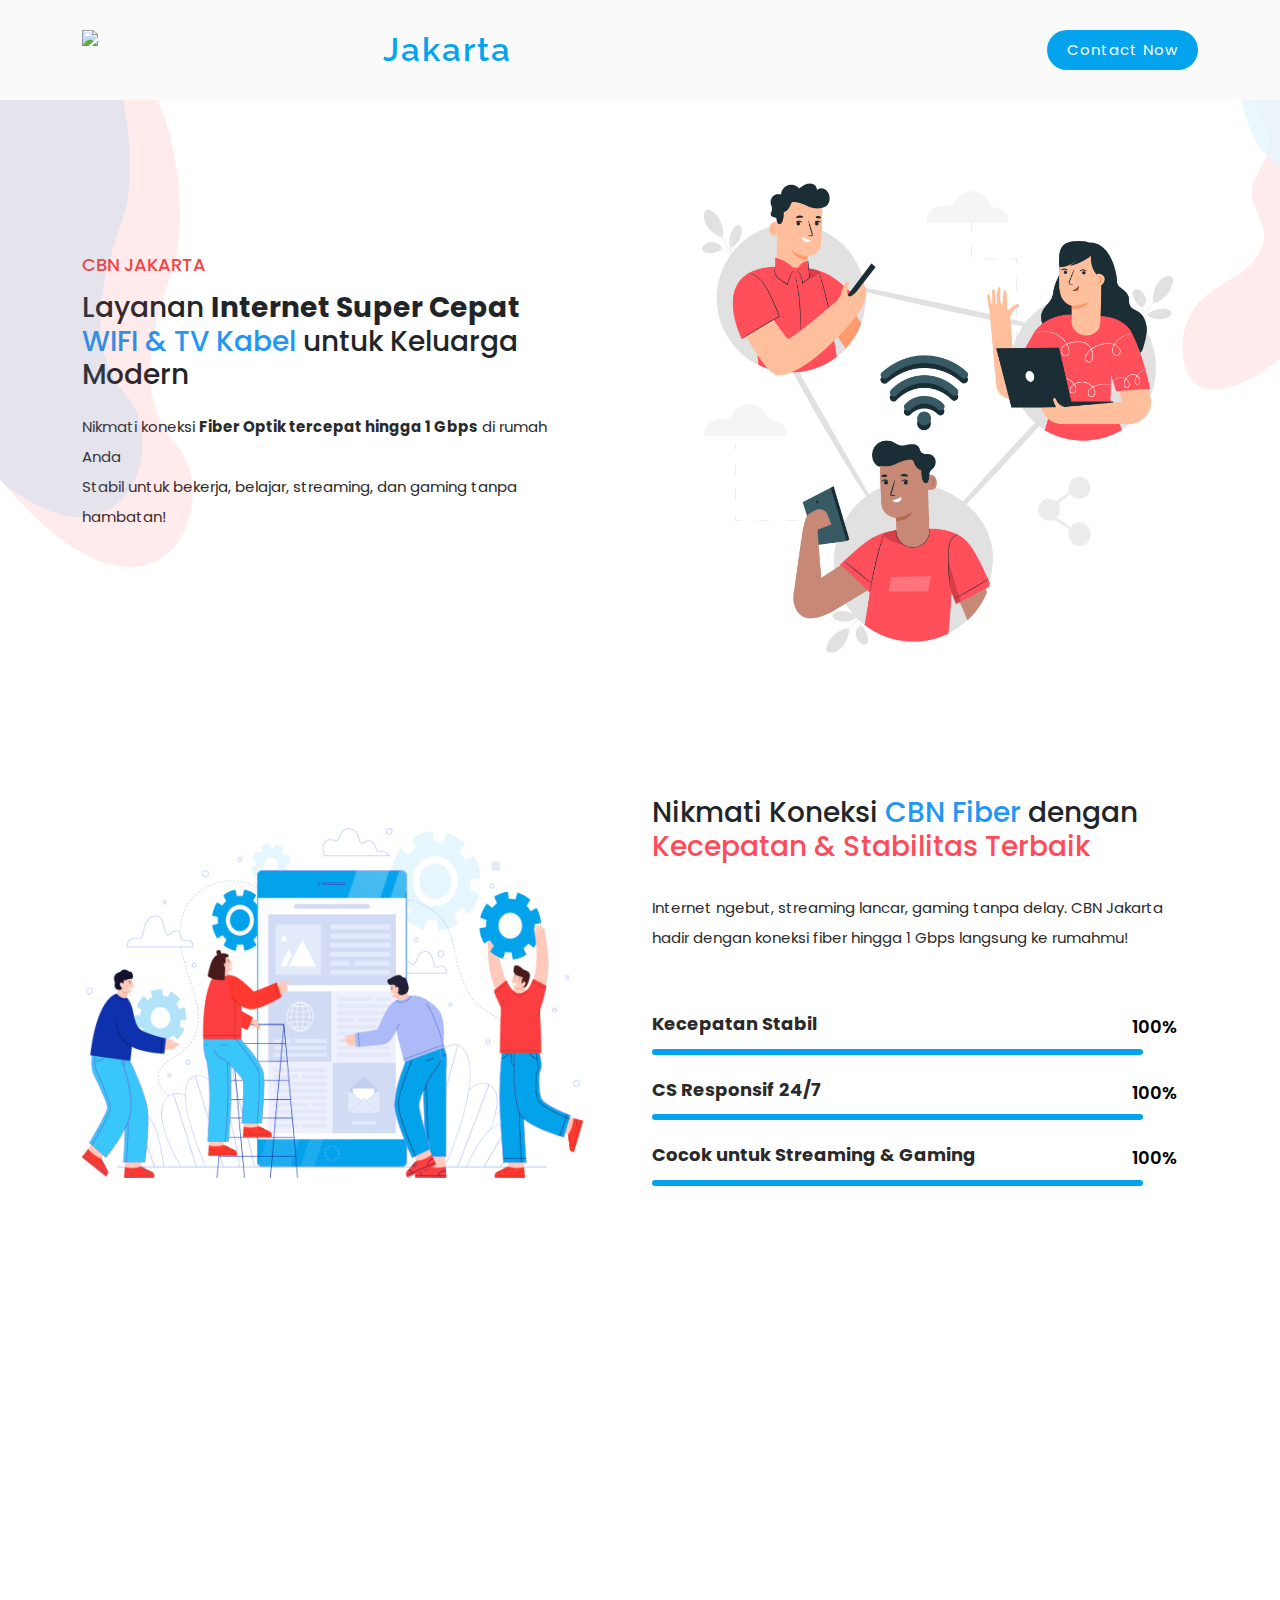
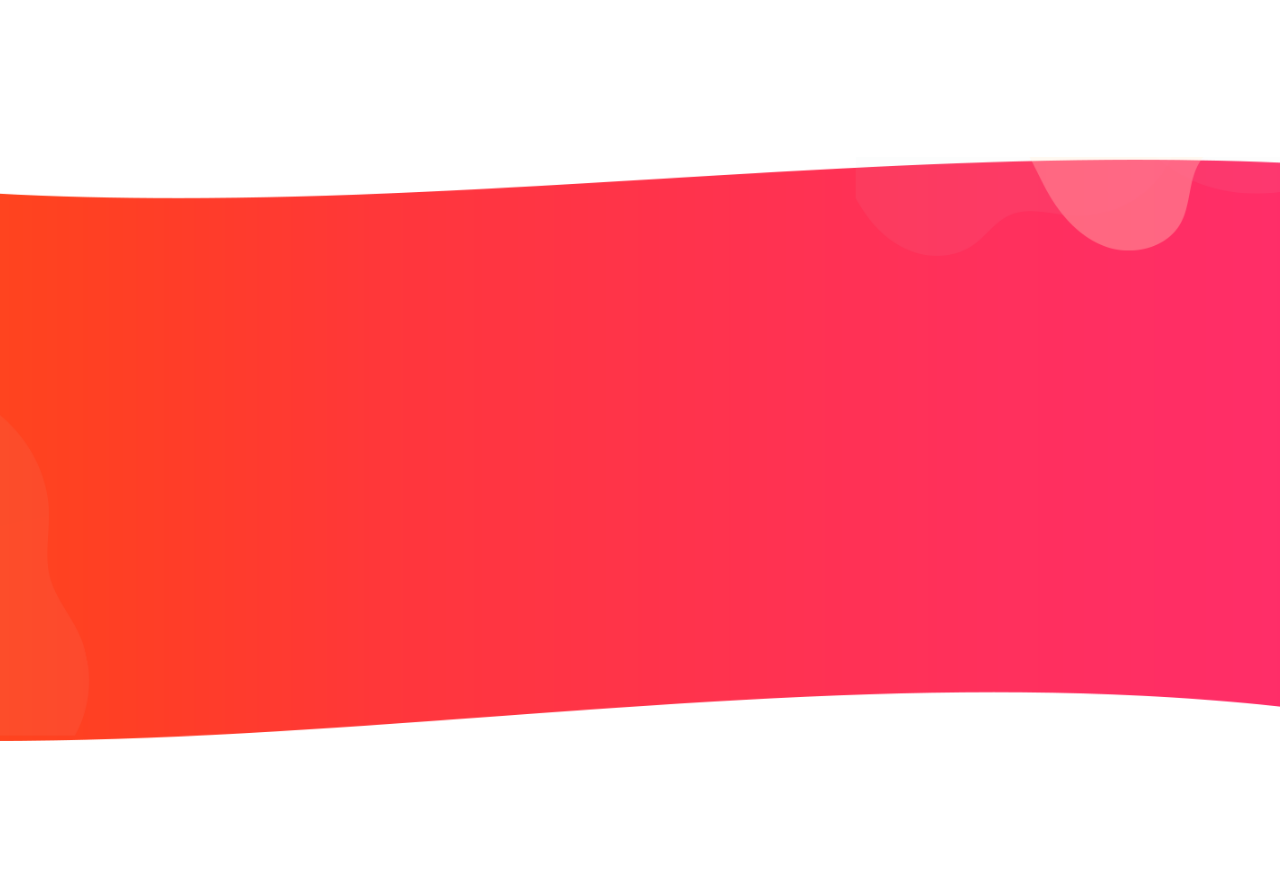
==== commit 2a328188: "proposal" ====
--- a/index.html
+++ b/index.html
@@ -65,6 +65,8 @@
               <li class="scroll-to-section"><a href="#portfolio">Portfolio</a></li>
               <li class="scroll-to-section"><a href="#blog">Blog</a></li> 
               <li class="scroll-to-section"><a href="#contact">Message Us</a></li>  -->
+              <!-- <li class="scroll-to-section"><a href="#contact">Message Us</a></li> -->
+              <li class="scroll-to-section hidden-content"><a href="#contact">Contact Now</a></li> 
               <li class="scroll-to-section"><div class="main-red-button"><a href="#contact">Contact Now</a></div></li> 
             </ul>        
             <a class='menu-trigger'>
@@ -86,8 +88,14 @@
             <div class="col-lg-6 align-self-center">
               <div class="left-content header-text wow fadeInLeft" data-wow-duration="1s" data-wow-delay="1s">
                 <h6>CBN Jakarta</h6>
-                <h2>Layanan <em>Internet WIFI</em> &amp; <em>TV Kabel</em></h2>
-                <p>Nikmati koneksi CBN Fiber tercepat di Indonesia hingga 1 Gbps yang hadir di rumah Anda.</p>
+                <!-- <h2>Layanan <em>Internet WIFI</em> &amp; <em>TV Kabel</em></h2> -->
+                <!-- <p>Nikmati koneksi CBN Fiber tercepat di Indonesia hingga 1 Gbps yang hadir di rumah Anda.</p> -->
+                <h3>
+                  Layanan <strong>Internet Super Cepat</strong> <br>
+                  <span style="color:#2196f3;">WIFI & TV Kabel</span> untuk Keluarga Modern
+                </h3>
+                <p>Nikmati koneksi <strong>Fiber Optik tercepat hingga 1 Gbps</strong> di rumah Anda 
+                <br>Stabil untuk bekerja, belajar, streaming, dan gaming tanpa hambatan!</p>
               </div>
             </div>
             <div class="col-lg-6">
@@ -174,32 +182,39 @@
         </div>
         <div class="col-lg-6 wow fadeInRight" data-wow-duration="1s" data-wow-delay="0.2s">
           <div class="section-heading">
-            <h2>Grow your website with our <em>SEO</em> service &amp; <span>Project</span> Ideas</h2>
-            <p>Space Dynamic HTML5 template is free to use for your website projects. However, you are not permitted to redistribute the template ZIP file on any CSS template collection websites. Please contact us for more information. Thank you for your kind cooperation.</p>
+            <!-- <h2>Grow your website with our <em>SEO</em> service &amp; <span>Project</span> Ideas</h2>
+            <p>Space Dynamic HTML5 template is free to use for your website projects. However, you are not permitted to redistribute the template ZIP file on any CSS template collection websites. Please contact us for more information. Thank you for your kind cooperation.</p> -->
+            <h3>
+              Nikmati Koneksi <span style="color:#2196f3;">CBN Fiber</span> dengan
+              <span style="color:#ff4a57;">Kecepatan & Stabilitas Terbaik</span>
+            </h3>
+            <p>
+              Internet ngebut, streaming lancar, gaming tanpa delay. CBN Jakarta hadir dengan koneksi fiber hingga 1 Gbps langsung ke rumahmu!
+            </p>
           </div>
           <div class="row">
             <div class="col-lg-12">
-              <div class="first-bar progress-skill-bar">
-                <h4>Website Analysis</h4>
-                <span>84%</span>
+              <div class="third-bar progress-skill-bar">
+                <h4>Kecepatan Stabil</h4>
+                <span>100%</span>
                 <div class="filled-bar"></div>
-                <div class="full-bar"></div>
-              </div>
-            </div>
-            <div class="col-lg-12">
-              <div class="second-bar progress-skill-bar">
-                <h4>SEO Reports</h4>
-                <span>88%</span>
-                <div class="filled-bar"></div>
-                <div class="full-bar"></div>
+                <!-- <div class="full-bar"></div> -->
               </div>
             </div>
             <div class="col-lg-12">
               <div class="third-bar progress-skill-bar">
-                <h4>Page Optimizations</h4>
-                <span>94%</span>
+                <h4>CS Responsif 24/7</h4>
+                <span>100%</span>
                 <div class="filled-bar"></div>
-                <div class="full-bar"></div>
+                <!-- <div class="full-bar"></div> -->
+              </div>
+            </div>
+            <div class="col-lg-12">
+              <div class="third-bar progress-skill-bar">
+                <h4>Cocok untuk Streaming & Gaming</h4>
+                <span>100%</span>
+                <div class="filled-bar"></div>
+                <!-- <div class="full-bar"></div> -->
               </div>
             </div>
           </div>
@@ -213,7 +228,7 @@
       <div class="row">
         <div class="col-lg-6 offset-lg-3">
           <div class="section-heading  wow bounceIn" data-wow-duration="1s" data-wow-delay="0.2s">
-            <h2>See What Our Agency <em>Offers</em> &amp; What We <span>Provide</span></h2>
+            <h2>Harga Paket Internet</h2>
           </div>
         </div>
       </div>
@@ -274,7 +289,7 @@
     </div>
   </div>
 
-  <div id="blog" class="our-blog section">
+  <!-- <div id="blog" class="our-blog section">
     <div class="container">
       <div class="row">
         <div class="col-lg-6 wow fadeInDown" data-wow-duration="1s" data-wow-delay="0.25s">
@@ -346,21 +361,35 @@
         </div>
       </div>
     </div>
-  </div>
+  </div> -->
 
   <div id="contact" class="contact-us section">
     <div class="container">
       <div class="row">
         <div class="col-lg-6 align-self-center wow fadeInLeft" data-wow-duration="0.5s" data-wow-delay="0.25s">
           <div class="section-heading">
-            <h2>Feel Free To Send Us a Message About Your Website Needs</h2>
-            <p>Lorem ipsum dolor sit amet, consectetur adipiscing elit, sed doer ket eismod tempor incididunt ut labore et dolores</p>
+            <h2>Nikmati Internet Cepat dari <span style="color:#2196f3;">CBN Fiber</span></h2>
+            <p>Kami siap membantu kebutuhan koneksi internet Anda. Hubungi kami langsung untuk info pemasangan atau pertanyaan seputar layanan.</p>
             <div class="phone-info">
-              <h4>For any enquiry, Call Us: <span><i class="fa fa-phone"></i> <a href="#">010-020-0340</a></span></h4>
-            </div>
-          </div>
-        </div>
-        <div class="col-lg-6 wow fadeInRight" data-wow-duration="0.5s" data-wow-delay="0.25s">
+              <h4>Jo Panca<span><i class="fa fa-whatsapp"></i> <a href="https://wa.me/+6281311460852" target="_blank">0812-3456-7890</a></span></h4>
+            </div>
+          </div>
+        </div>
+        <!-- <div class="col-lg-6 align-self-center wow fadeInLeft" data-wow-duration="0.5s" data-wow-delay="0.25s">
+          <div class="section-heading">
+            <h2>Nikmati Internet Cepat dari <span style="color:#2196f3;">CBN Fiber</span></h2>
+            <p>Kami siap membantu kebutuhan koneksi internet Anda. Hubungi kami langsung untuk info pemasangan atau pertanyaan seputar layanan.</p>
+
+            <div class="contact-person-info" style="margin-top: 20px;">
+              <p><strong>Jo Panca</strong><br>Internet Advisor</p>
+              <p>
+                📞 <a href="tel:0100200340">010-020-0340</a><br>
+                💬 <a href="https://wa.me/+6281311460852" target="_blank">WhatsApp: 0812-3456-7890</a>
+              </p>
+            </div>
+          </div>
+        </div> -->
+        <!-- <div class="col-lg-6 wow fadeInRight" data-wow-duration="0.5s" data-wow-delay="0.25s">
           <form id="contact" action="" method="post">
             <div class="row">
               <div class="col-lg-6">
@@ -393,7 +422,7 @@
               <img src="assets/images/contact-decoration.png" alt="">
             </div>
           </form>
-        </div>
+        </div> -->
       </div>
     </div>
   </div>
--- a/assets/css/templatemo-space-dynamic.css
+++ b/assets/css/templatemo-space-dynamic.css
@@ -405,17 +405,21 @@
 }
 
 .header-area .main-nav .nav li a {
-  color: #2a2a2a;
+  /* color: #2a2a2a; */
+  color: #fff !important;
+  padding: 0px 20px;
+  font-weight: 400;
 }
 
 .header-area .main-nav .nav li:hover a,
 .header-area .main-nav .nav li a.active {
-  color: #fe3f40!important;
+  /* color: #fe3f40!important; */
+  color: #fff !important;
 }
 
 .background-header .main-nav .nav li:hover a,
 .background-header .main-nav .nav li a.active {
-  color: #fe3f40!important;
+  color: #fff !important;
   opacity: 1;
 }
 
@@ -1067,7 +1071,8 @@
   top: 0;
   font-size: 18px;
   font-weight: 600;
-  color: #03a4ed;
+  /* color: #03a4ed; */
+  color: black;
 }
 
 .our-services .first-bar span {
@@ -1099,8 +1104,9 @@
 }
 
 .our-services .progress-skill-bar .filled-bar {
-  background: rgb(255,77,30);
-  background: linear-gradient(105deg, rgba(255,77,30,1) 0%, rgba(255,44,109,1) 100%);
+  /* background: rgb(255,77,30);
+  background: linear-gradient(105deg, rgba(255,77,30,1) 0%, rgba(255,44,109,1) 100%); */
+  background: #03a4ed;
   height: 6px;
   border-radius: 3px;
   margin-bottom: -6px;
@@ -1335,12 +1341,36 @@
 --------------------------------------------- 
 */
 
+.header-area .main-red-button {
+  display: inline-block;
+}
+
+@media (max-width: 991px) {
+  .header-area .main-red-button {
+    display: block;
+    text-align: center;
+    margin: 10px 0;
+  }
+
+  .header-area .main-red-button a {
+    display: inline-block;
+    background-color: #ff3b3f;
+    color: #fff;
+    padding: 10px 20px;
+    border-radius: 25px;
+    text-decoration: none;
+  }
+
+  
+}
+
 .contact-us {
   padding: 160px 0px;
   background-image: url(../images/contact-bg.png);
   background-repeat: no-repeat;
   background-position: center center;
   background-size: cover;
+  margin-top: 50px;
 }
 
 .contact-us .section-heading h2,
@@ -1487,9 +1517,18 @@
   form#contact .contact-dec {
     display: none;
   }
+
+  .hidden-content {
+    display: none;
+  }
 }
 
 @media (max-width: 992px) {
+
+  .hidden-content {
+    display: none;
+  }
+  
   .main-banner {
     padding-top: 196px;
   }
@@ -1622,4 +1661,5 @@
   .phone-info h4 span i {
     margin-left: 0px;
   }
+  
 }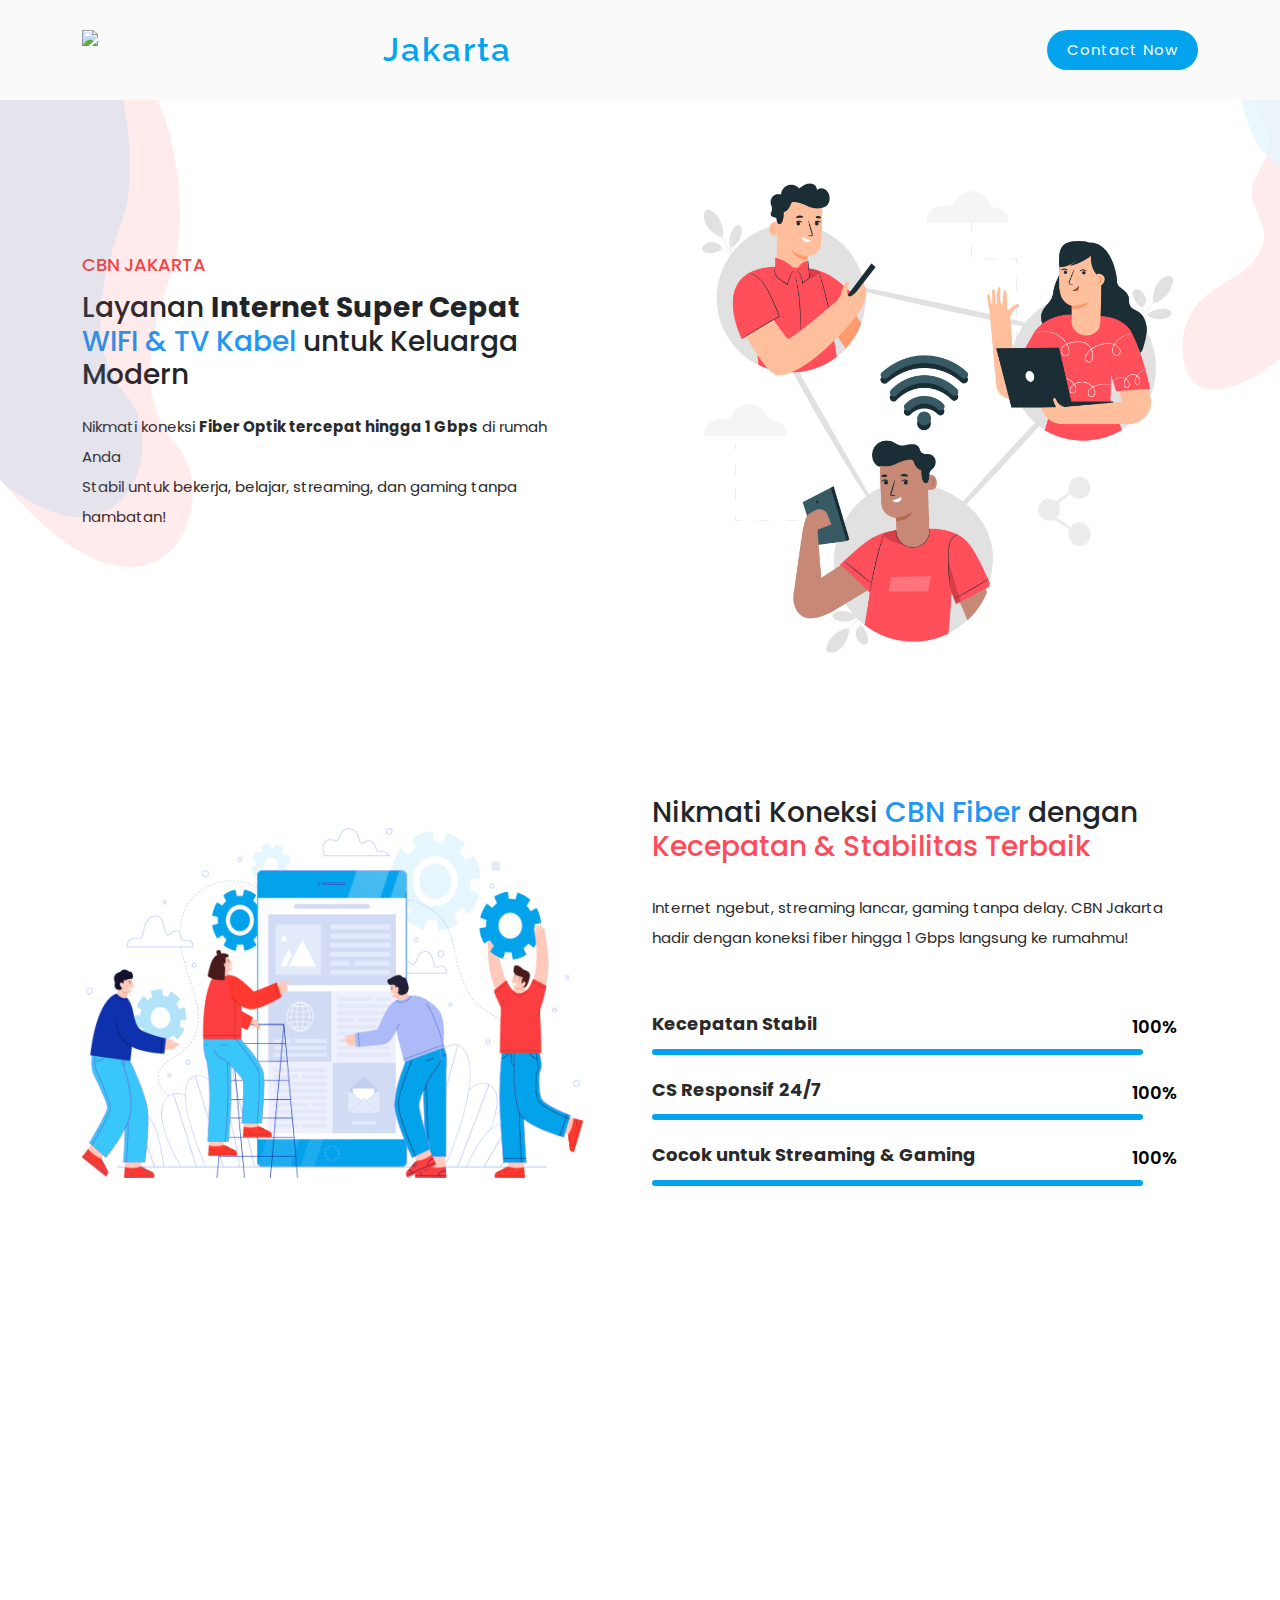
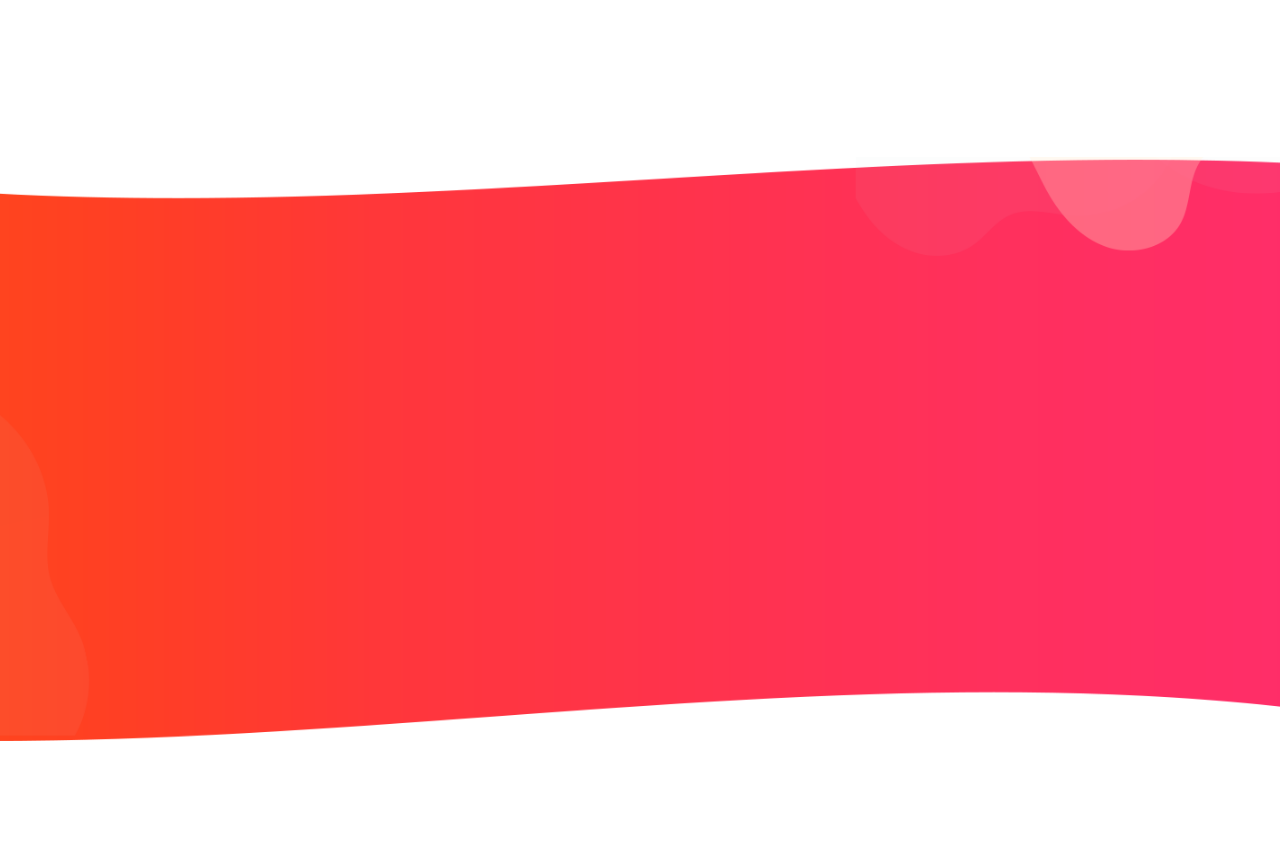
==== commit d6ae9abb: "main banner css" ====
--- a/index.html
+++ b/index.html
@@ -431,9 +431,7 @@
     <div class="container">
       <div class="row">
         <div class="col-lg-12 wow fadeIn" data-wow-duration="1s" data-wow-delay="0.25s">
-          <p>© Copyright 2021 Space Dynamic Co. All Rights Reserved. 
-          
-          <br>Design: <a rel="nofollow" href="https://templatemo.com">TemplateMo</a></p>
+          <p>© Copyright 2025 CBN Jakarta. All Rights Reserved. 
         </div>
       </div>
     </div>
--- a/assets/css/templatemo-space-dynamic.css
+++ b/assets/css/templatemo-space-dynamic.css
@@ -1528,9 +1528,10 @@
   .hidden-content {
     display: none;
   }
-  
+
   .main-banner {
     padding-top: 196px;
+    padding-bottom: 0px;
   }
   .main-banner .left-content {
     margin-right: 0px;
@@ -1573,7 +1574,8 @@
     text-align: left;
   }
   .our-services {
-    margin-top: 200px;
+    /* margin-top: 200px; */
+    margin-top: 100px;
   }
   .our-services .left-image {
     margin-right: 0px;
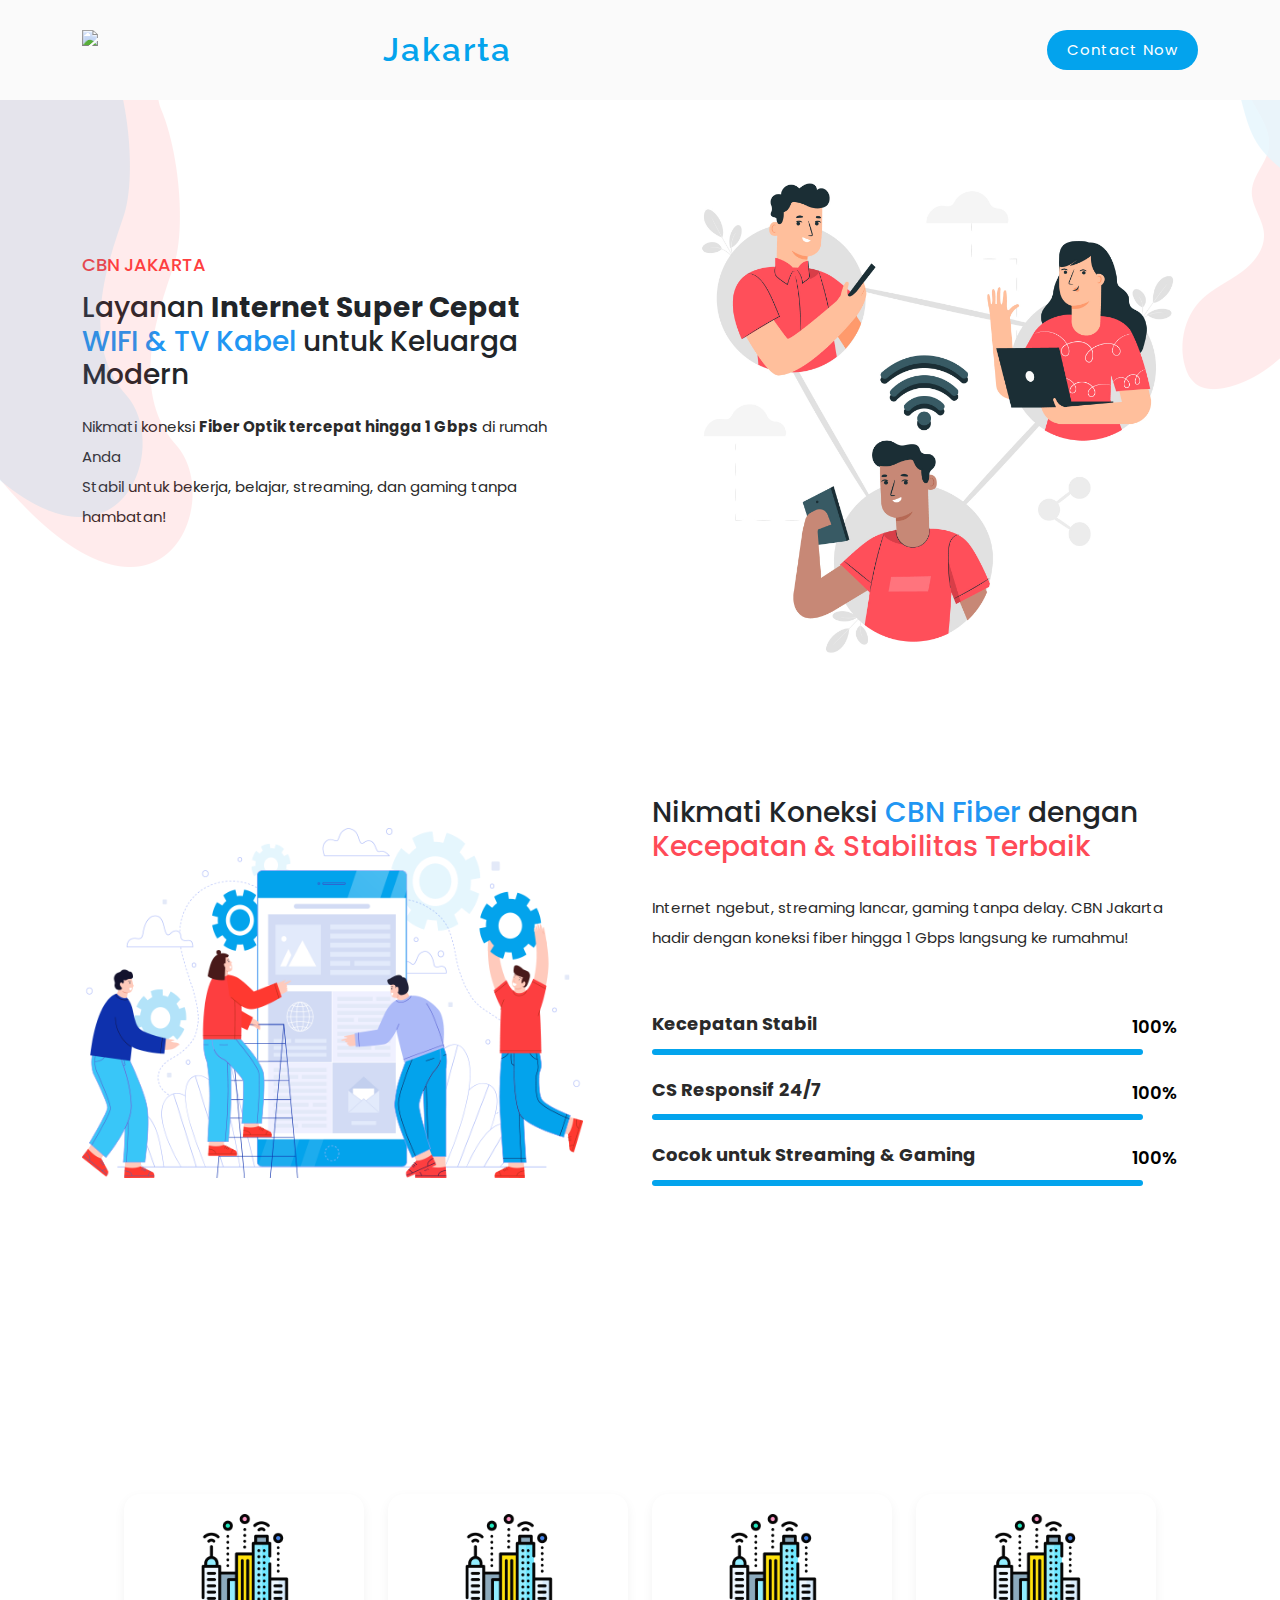
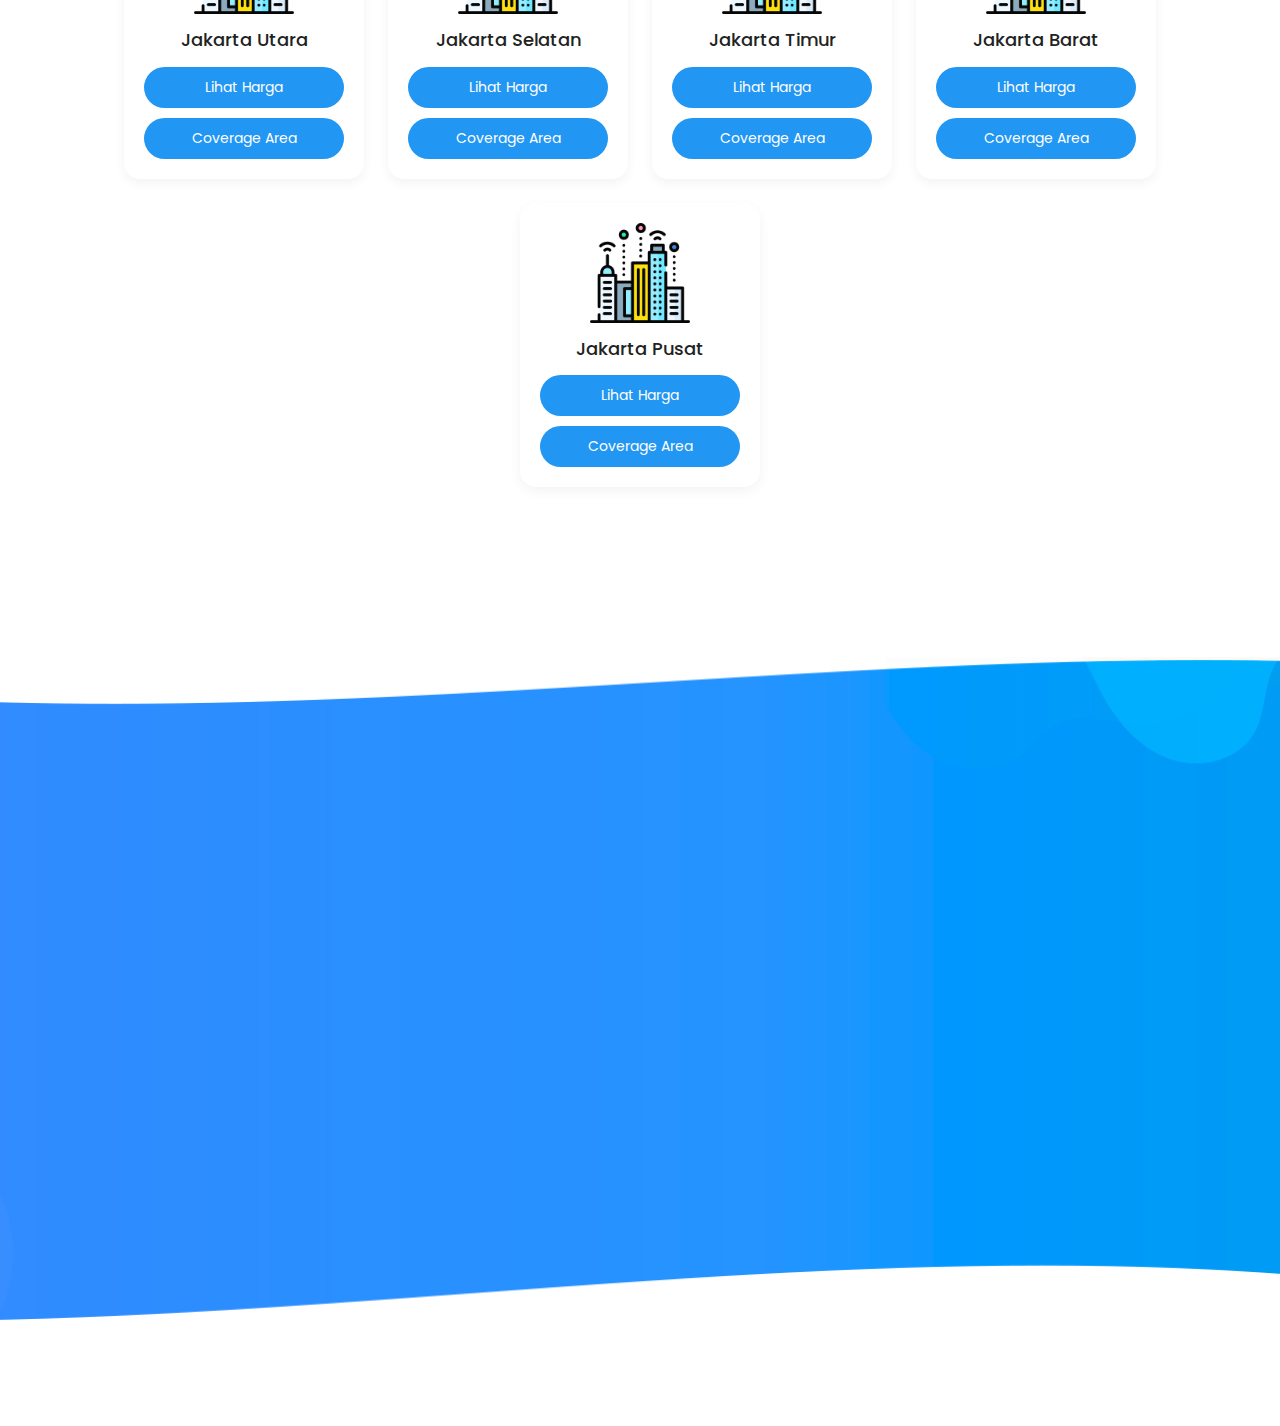
==== commit fe7146b4: "link jakarta utara" ====
--- a/index.html
+++ b/index.html
@@ -21,13 +21,13 @@
     <link rel="stylesheet" href="assets/css/templatemo-space-dynamic.css">
     <link rel="stylesheet" href="assets/css/animated.css">
     <link rel="stylesheet" href="assets/css/owl.css">
-<!--
-    
-TemplateMo 562 Space Dynamic
-
-https://templatemo.com/tm-562-space-dynamic
-
--->
+    <!--
+        
+    TemplateMo 562 Space Dynamic
+
+    https://templatemo.com/tm-562-space-dynamic
+
+    -->
   </head>
 
 <body>
@@ -59,13 +59,6 @@
             <!-- ***** Logo End ***** -->
             <!-- ***** Menu Start ***** -->
             <ul class="nav">
-              <!-- <li class="scroll-to-section"><a href="#top" class="active">Home</a></li>
-              <li class="scroll-to-section"><a href="#about">About Us</a></li>
-              <li class="scroll-to-section"><a href="#services">Services</a></li>
-              <li class="scroll-to-section"><a href="#portfolio">Portfolio</a></li>
-              <li class="scroll-to-section"><a href="#blog">Blog</a></li> 
-              <li class="scroll-to-section"><a href="#contact">Message Us</a></li>  -->
-              <!-- <li class="scroll-to-section"><a href="#contact">Message Us</a></li> -->
               <li class="scroll-to-section hidden-content"><a href="#contact">Contact Now</a></li> 
               <li class="scroll-to-section"><div class="main-red-button"><a href="#contact">Contact Now</a></div></li> 
             </ul>        
@@ -109,68 +102,7 @@
       </div>
     </div>
   </div>
-<!-- 
-  <div id="about" class="about-us section">
-    <div class="container">
-      <div class="row">
-        <div class="col-lg-4">
-          <div class="left-image wow fadeIn" data-wow-duration="1s" data-wow-delay="0.2s">
-            <img src="assets/images/about-left-image.png" alt="person graphic">
-          </div>
-        </div>
-        <div class="col-lg-8 align-self-center">
-          <div class="services">
-            <div class="row">
-              <div class="col-lg-6">
-                <div class="item wow fadeIn" data-wow-duration="1s" data-wow-delay="0.5s">
-                  <div class="icon">
-                    <img src="assets/images/service-icon-01.png" alt="reporting">
-                  </div>
-                  <div class="right-text">
-                    <h4>Data Analysis</h4>
-                    <p>Lorem ipsum dolor sit amet, ctetur aoi adipiscing eliter</p>
-                  </div>
-                </div>
-              </div>
-              <div class="col-lg-6">
-                <div class="item wow fadeIn" data-wow-duration="1s" data-wow-delay="0.7s">
-                  <div class="icon">
-                    <img src="assets/images/service-icon-02.png" alt="">
-                  </div>
-                  <div class="right-text">
-                    <h4>Data Reporting</h4>
-                    <p>Lorem ipsum dolor sit amet, ctetur aoi adipiscing eliter</p>
-                  </div>
-                </div>
-              </div>
-              <div class="col-lg-6">
-                <div class="item wow fadeIn" data-wow-duration="1s" data-wow-delay="0.9s">
-                  <div class="icon">
-                    <img src="assets/images/service-icon-03.png" alt="">
-                  </div>
-                  <div class="right-text">
-                    <h4>Web Analytics</h4>
-                    <p>Lorem ipsum dolor sit amet, ctetur aoi adipiscing eliter</p>
-                  </div>
-                </div>
-              </div>
-              <div class="col-lg-6">
-                <div class="item wow fadeIn" data-wow-duration="1s" data-wow-delay="1.1s">
-                  <div class="icon">
-                    <img src="assets/images/service-icon-04.png" alt="">
-                  </div>
-                  <div class="right-text">
-                    <h4>SEO Suggestions</h4>
-                    <p>Lorem ipsum dolor sit amet, ctetur aoi adipiscing eliter</p>
-                  </div>
-                </div>
-              </div>
-            </div>
-          </div>
-        </div>
-      </div>
-    </div>
-  </div> -->
+
 
   <div id="services" class="our-services section">
     <div class="container">
@@ -232,7 +164,7 @@
           </div>
         </div>
       </div>
-      <div class="row">
+      <!-- <div class="row">
         <div class="col-lg-3 col-sm-6">
           <a href="#">
             <div class="item wow bounceInUp" data-wow-duration="1s" data-wow-delay="0.3s">
@@ -285,83 +217,64 @@
             </div>
           </a>
         </div>
-      </div>
-    </div>
-  </div>
-
-  <!-- <div id="blog" class="our-blog section">
-    <div class="container">
-      <div class="row">
-        <div class="col-lg-6 wow fadeInDown" data-wow-duration="1s" data-wow-delay="0.25s">
-          <div class="section-heading">
-            <h2>Check Out What Is <em>Trending</em> In Our Latest <span>News</span></h2>
-          </div>
-        </div>
-        <div class="col-lg-6 wow fadeInDown" data-wow-duration="1s" data-wow-delay="0.25s">
-          <div class="top-dec">
-            <img src="assets/images/blog-dec.png" alt="">
-          </div>
-        </div>
-      </div>
-      <div class="row">
-        <div class="col-lg-6 wow fadeInUp" data-wow-duration="1s" data-wow-delay="0.25s">
-          <div class="left-image">
-            <a href="#"><img src="assets/images/big-blog-thumb.jpg" alt="Workspace Desktop"></a>
-            <div class="info">
-              <div class="inner-content">
-                <ul>
-                  <li><i class="fa fa-calendar"></i> 24 Mar 2021</li>
-                  <li><i class="fa fa-users"></i> TemplateMo</li>
-                  <li><i class="fa fa-folder"></i> Branding</li>
-                </ul>
-                <a href="#"><h4>SEO Agency &amp; Digital Marketing</h4></a>
-                <p>Lorem ipsum dolor sit amet, consectetur and sed doer ket eismod tempor incididunt ut labore et dolore magna...</p>
-                <div class="main-blue-button">
-                  <a href="#">Discover More</a>
-                </div>
-              </div>
-            </div>
-          </div>
-        </div>
-        <div class="col-lg-6 wow fadeInUp" data-wow-duration="1s" data-wow-delay="0.25s">
-          <div class="right-list">
-            <ul>
-              <li>
-                <div class="left-content align-self-center">
-                  <span><i class="fa fa-calendar"></i> 18 Mar 2021</span>
-                  <a href="#"><h4>New Websites &amp; Backlinks</h4></a>
-                  <p>Lorem ipsum dolor sit amsecteturii and sed doer ket eismod...</p>
-                </div>
-                <div class="right-image">
-                  <a href="#"><img src="assets/images/blog-thumb-01.jpg" alt=""></a>
-                </div>
-              </li>
-              <li>
-                <div class="left-content align-self-center">
-                  <span><i class="fa fa-calendar"></i> 14 Mar 2021</span>
-                  <a href="#"><h4>SEO Analysis &amp; Content Ideas</h4></a>
-                  <p>Lorem ipsum dolor sit amsecteturii and sed doer ket eismod...</p>
-                </div>
-                <div class="right-image">
-                  <a href="#"><img src="assets/images/blog-thumb-01.jpg" alt=""></a>
-                </div>
-              </li>
-              <li>
-                <div class="left-content align-self-center">
-                  <span><i class="fa fa-calendar"></i> 06 Mar 2021</span>
-                  <a href="#"><h4>SEO Tips &amp; Digital Marketing</h4></a>
-                  <p>Lorem ipsum dolor sit amsecteturii and sed doer ket eismod...</p>
-                </div>
-                <div class="right-image">
-                  <a href="#"><img src="assets/images/blog-thumb-01.jpg" alt=""></a>
-                </div>
-              </li>
-            </ul>
-          </div>
-        </div>
-      </div>
-    </div>
-  </div> -->
+      </div> -->
+
+      <div class="card-container">
+      
+      <!-- Jakarta Utara -->
+      <div class="paket-card">
+        <img src="assets/images/smart-city.png" alt="Akses Internet Murah Jakarta Utara">
+        <h3>Jakarta Utara</h3>
+        <div class="paket-links">
+          <a href="#harga-utara" class="btn-link">Lihat Harga</a>
+          <a href="#coverage-utara" class="btn-link">Coverage Area</a>
+        </div>
+      </div>
+
+      <!-- Jakarta Selatan -->
+      <div class="paket-card">
+        <img src="assets/images/smart-city.png" alt="Akses Internet Murah Jakarta Selatan">
+        <h3>Jakarta Selatan</h3>
+        <div class="paket-links">
+          <a href="#harga-selatan" class="btn-link">Lihat Harga</a>
+          <a href="#coverage-selatan" class="btn-link">Coverage Area</a>
+        </div>
+      </div>
+
+      <!-- Jakarta Timur -->
+      <div class="paket-card">
+        <img src="assets/images/smart-city.png" alt="Akses Internet Murah Jakarta Timur">
+        <h3>Jakarta Timur</h3>
+        <div class="paket-links">
+          <a href="#harga-timur" class="btn-link">Lihat Harga</a>
+          <a href="#coverage-timur" class="btn-link">Coverage Area</a>
+        </div>
+      </div>
+
+      <!-- Jakarta Barat -->
+      <div class="paket-card">
+        <img src="assets/images/smart-city.png" alt="Akses Internet Murah Jakarta Barat">
+        <h3>Jakarta Barat</h3>
+        <div class="paket-links">
+          <a href="#harga-barat" class="btn-link">Lihat Harga</a>
+          <a href="#coverage-barat" class="btn-link">Coverage Area</a>
+        </div>
+      </div>
+
+      <!-- Jakarta Pusat -->
+      <div class="paket-card">
+        <img src="assets/images/smart-city.png" alt="Akses Internet Murah Jakarta Pusat">
+        <h3>Jakarta Pusat</h3>
+        <div class="paket-links">
+          <a href="#harga-pusat" class="btn-link">Lihat Harga</a>
+          <a href="#coverage-pusat" class="btn-link">Coverage Area</a>
+        </div>
+      </div>
+
+    </div>
+
+    </div>
+  </div>
 
   <div id="contact" class="contact-us section">
     <div class="container">
@@ -371,58 +284,10 @@
             <h2>Nikmati Internet Cepat dari <span style="color:#2196f3;">CBN Fiber</span></h2>
             <p>Kami siap membantu kebutuhan koneksi internet Anda. Hubungi kami langsung untuk info pemasangan atau pertanyaan seputar layanan.</p>
             <div class="phone-info">
-              <h4>Jo Panca<span><i class="fa fa-whatsapp"></i> <a href="https://wa.me/+6281311460852" target="_blank">0812-3456-7890</a></span></h4>
-            </div>
-          </div>
-        </div>
-        <!-- <div class="col-lg-6 align-self-center wow fadeInLeft" data-wow-duration="0.5s" data-wow-delay="0.25s">
-          <div class="section-heading">
-            <h2>Nikmati Internet Cepat dari <span style="color:#2196f3;">CBN Fiber</span></h2>
-            <p>Kami siap membantu kebutuhan koneksi internet Anda. Hubungi kami langsung untuk info pemasangan atau pertanyaan seputar layanan.</p>
-
-            <div class="contact-person-info" style="margin-top: 20px;">
-              <p><strong>Jo Panca</strong><br>Internet Advisor</p>
-              <p>
-                📞 <a href="tel:0100200340">010-020-0340</a><br>
-                💬 <a href="https://wa.me/+6281311460852" target="_blank">WhatsApp: 0812-3456-7890</a>
-              </p>
-            </div>
-          </div>
-        </div> -->
-        <!-- <div class="col-lg-6 wow fadeInRight" data-wow-duration="0.5s" data-wow-delay="0.25s">
-          <form id="contact" action="" method="post">
-            <div class="row">
-              <div class="col-lg-6">
-                <fieldset>
-                  <input type="name" name="name" id="name" placeholder="Name" autocomplete="on" required>
-                </fieldset>
-              </div>
-              <div class="col-lg-6">
-                <fieldset>
-                  <input type="surname" name="surname" id="surname" placeholder="Surname" autocomplete="on" required>
-                </fieldset>
-              </div>
-              <div class="col-lg-12">
-                <fieldset>
-                  <input type="text" name="email" id="email" pattern="[^ @]*@[^ @]*" placeholder="Your Email" required="">
-                </fieldset>
-              </div>
-              <div class="col-lg-12">
-                <fieldset>
-                  <textarea name="message" type="text" class="form-control" id="message" placeholder="Message" required=""></textarea>  
-                </fieldset>
-              </div>
-              <div class="col-lg-12">
-                <fieldset>
-                  <button type="submit" id="form-submit" class="main-button ">Send Message</button>
-                </fieldset>
-              </div>
-            </div>
-            <div class="contact-dec">
-              <img src="assets/images/contact-decoration.png" alt="">
-            </div>
-          </form>
-        </div> -->
+              <h4>Jo Panca<span><i class="fa fa-whatsapp"></i> <a href="https://wa.me/+6281311460852" target="_blank">0813-1146-0852</a></span></h4>
+            </div>
+          </div>
+        </div>
       </div>
     </div>
   </div>
--- a/assets/css/templatemo-space-dynamic.css
+++ b/assets/css/templatemo-space-dynamic.css
@@ -771,6 +771,10 @@
   .header-area .main-nav .nav {
     display: flex !important;
   }
+
+  .hidden-content {
+    display: none;
+  }
 }
 
 /* 
@@ -1135,6 +1139,7 @@
 
 .our-portfolio {
   padding-top: 120px;
+  padding-bottom: 120px;
   margin-top: 0px;
 }
 
@@ -1215,6 +1220,73 @@
   max-width: 100px;
 }
 
+.section-title {
+  font-size: 28px;
+  font-weight: 700;
+  margin-bottom: 40px;
+  color: #333;
+}
+
+.card-container {
+  display: flex;
+  flex-wrap: wrap;
+  justify-content: center;
+  gap: 24px;
+}
+
+.paket-card {
+  background: #fff;
+  border-radius: 16px;
+  box-shadow: 0 4px 12px rgba(0,0,0,0.05);
+  width: 240px;
+  padding: 20px;
+  text-align: center;
+  transition: transform 0.3s ease;
+}
+
+.paket-card:hover {
+  transform: translateY(-5px);
+}
+
+.paket-card img {
+  width: 100px;
+  height: auto;
+  margin-bottom: 15px;
+}
+
+.paket-card h3 {
+  font-size: 18px;
+  margin-bottom: 16px;
+  color: #222;
+}
+
+.paket-links {
+  display: flex;
+  flex-direction: column;
+  gap: 10px;
+}
+
+.btn-link {
+  background-color: #2196f3;
+  color: white;
+  padding: 10px 15px;
+  border-radius: 25px;
+  text-decoration: none;
+  font-size: 14px;
+  transition: background 0.3s ease;
+}
+
+.btn-link:hover {
+  background-color: #1976d2;
+  color: #fff !important;
+}
+
+@media screen and (max-width: 768px) {
+  .card-container {
+    flex-direction: column;
+    align-items: center;
+  }
+}
 
 /* 
 ---------------------------------------------
@@ -1365,7 +1437,7 @@
 }
 
 .contact-us {
-  padding: 160px 0px;
+  padding: 200px 0px;
   background-image: url(../images/contact-bg.png);
   background-repeat: no-repeat;
   background-position: center center;
@@ -1518,16 +1590,16 @@
     display: none;
   }
 
-  .hidden-content {
+  /* .hidden-content {
     display: none;
-  }
+  } */
 }
 
 @media (max-width: 992px) {
 
-  .hidden-content {
+  /* .hidden-content {
     display: none;
-  }
+  } */
 
   .main-banner {
     padding-top: 196px;
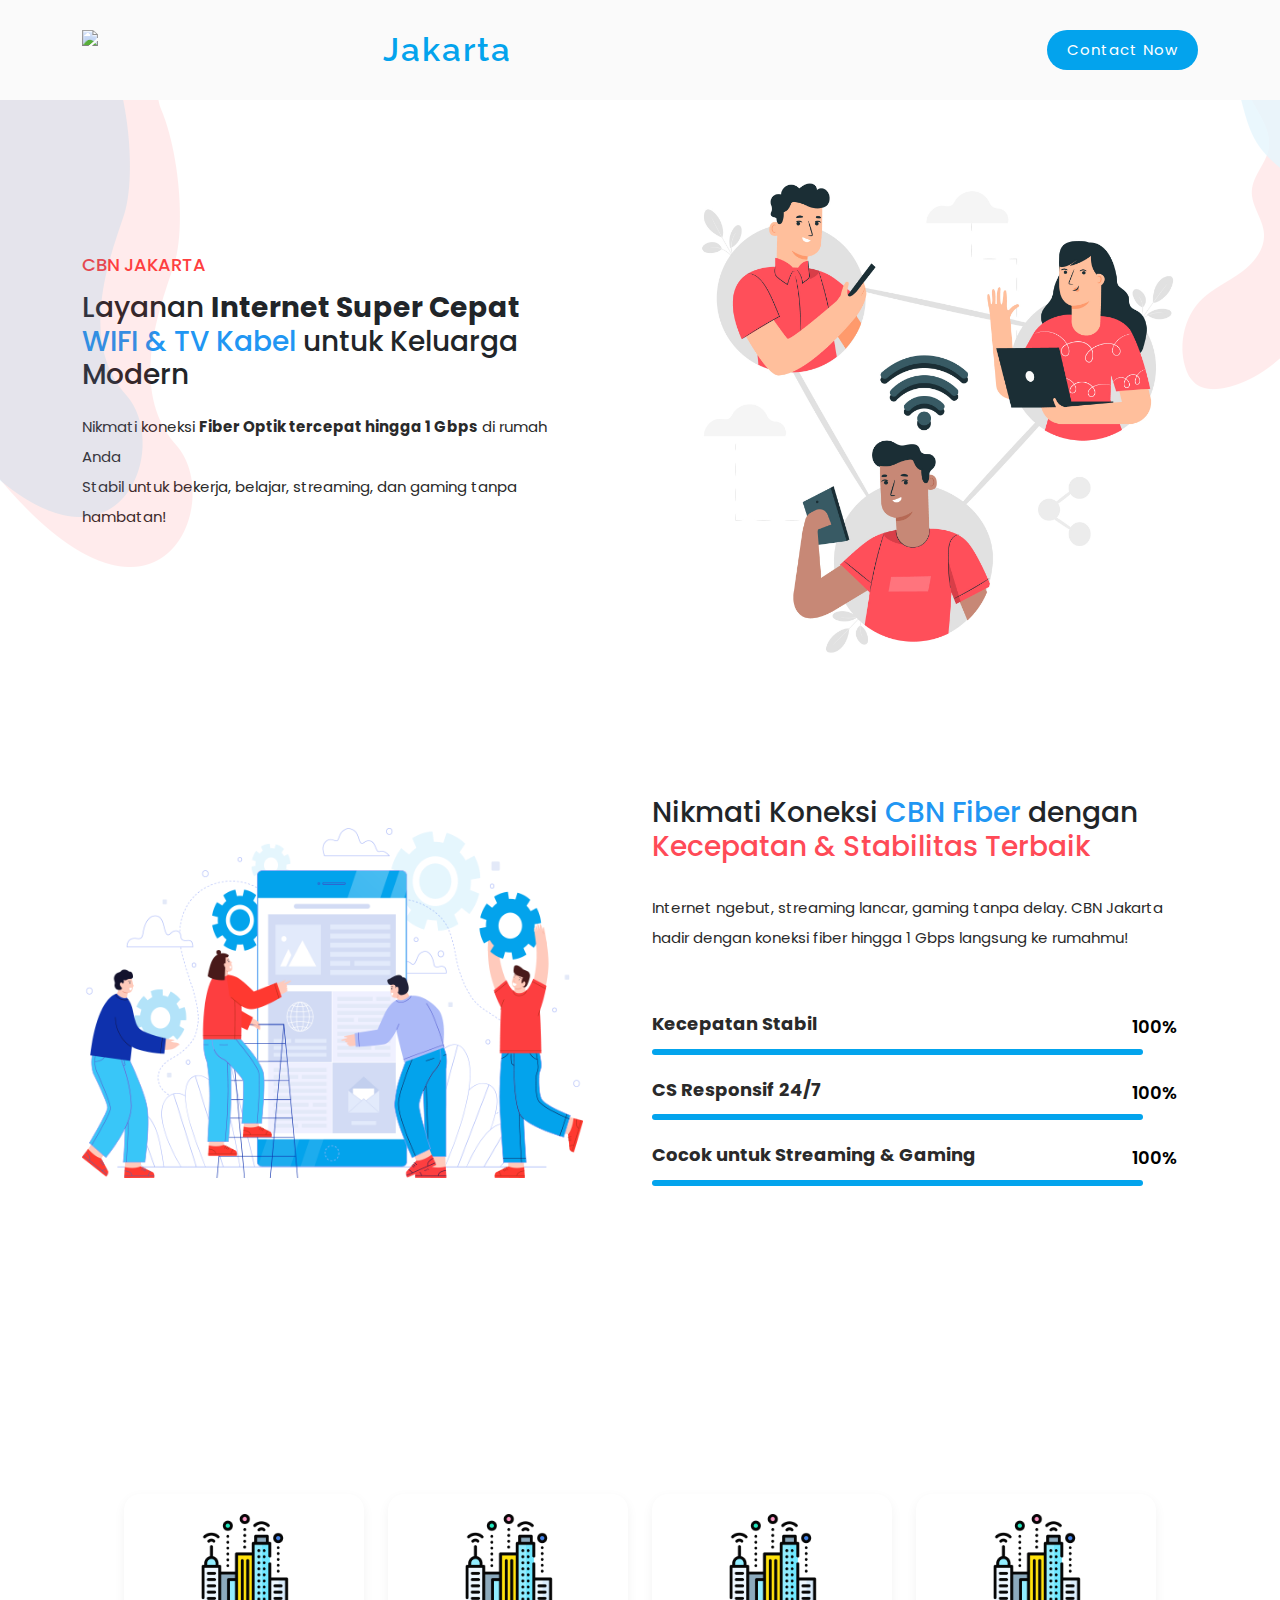
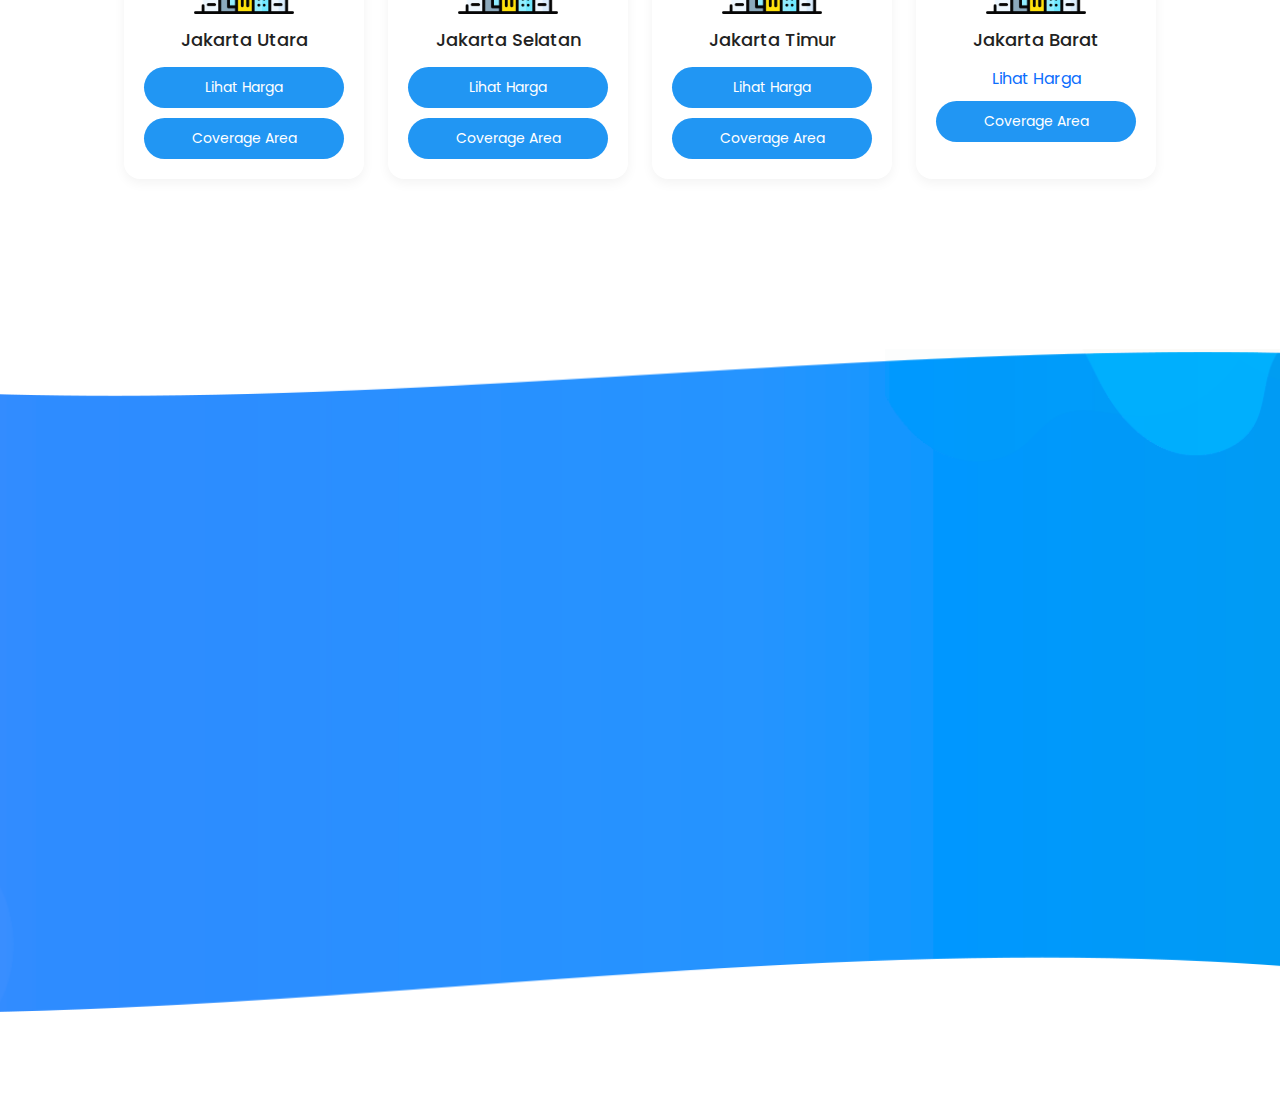
==== commit a355f3c5: "price list and coverage" ====
--- a/index.html
+++ b/index.html
@@ -5,18 +5,20 @@
 
     <meta charset="UTF-8">
     <meta name="viewport" content="width=device-width, initial-scale=1, shrink-to-fit=no">
-    <meta name="description" content="">
+    <meta name="description" content="CBN Jakarta Internet Murah dan Stabil">
+    <meta name="keywords" content="internet murah, wifi, tv kabel, jakarta, cbn, fiber optik">
     <meta name="author" content="">
     <link rel="preconnect" href="https://fonts.gstatic.com">
     <link href="https://fonts.googleapis.com/css2?family=Poppins:wght@100;200;300;400;500;600;700;800;900&display=swap" rel="stylesheet">
     <link href="https://fonts.googleapis.com/css2?family=Montserrat:wght@700&family=Raleway:wght@300&display=swap" rel="stylesheet">
 
-    <title>Space Dynamic - SEO HTML5 Template</title>
+    <title>CBN Jakarta - Internet Murah</title>
 
     <!-- Bootstrap core CSS -->
     <link href="vendor/bootstrap/css/bootstrap.min.css" rel="stylesheet">
 
     <!-- Additional CSS Files -->
+    <link rel="icon" href="https://cbn-web-assets.s3.ap-southeast-3.amazonaws.com/favicon_16x16_e14a322959.png" type="image/x-icon">
     <link rel="stylesheet" href="assets/css/fontawesome.css">
     <link rel="stylesheet" href="assets/css/templatemo-space-dynamic.css">
     <link rel="stylesheet" href="assets/css/animated.css">
@@ -157,120 +159,55 @@
 
   <div id="portfolio" class="our-portfolio section">
     <div class="container">
-      <div class="row">
-        <div class="col-lg-6 offset-lg-3">
-          <div class="section-heading  wow bounceIn" data-wow-duration="1s" data-wow-delay="0.2s">
-            <h2>Harga Paket Internet</h2>
-          </div>
-        </div>
-      </div>
-      <!-- <div class="row">
-        <div class="col-lg-3 col-sm-6">
-          <a href="#">
-            <div class="item wow bounceInUp" data-wow-duration="1s" data-wow-delay="0.3s">
-              <div class="hidden-content">
-                <h4>SEO Analysis</h4>
-                <p>Lorem ipsum dolor sit ameti ctetur aoi adipiscing eto.</p>
-              </div>
-              <div class="showed-content">
-                <img src="assets/images/portfolio-image.png" alt="">
-              </div>
-            </div>
-          </a>
-        </div>
-        <div class="col-lg-3 col-sm-6">
-          <a href="#">
-            <div class="item wow bounceInUp" data-wow-duration="1s" data-wow-delay="0.4s">
-              <div class="hidden-content">
-                <h4>Website Reporting</h4>
-                <p>Lorem ipsum dolor sit ameti ctetur aoi adipiscing eto.</p>
-              </div>
-              <div class="showed-content">
-                <img src="assets/images/portfolio-image.png" alt="">
-              </div>
-            </div>
-          </a>
-        </div>
-        <div class="col-lg-3 col-sm-6">
-          <a href="#">
-            <div class="item wow bounceInUp" data-wow-duration="1s" data-wow-delay="0.5s">
-              <div class="hidden-content">
-                <h4>Performance Tests</h4>
-                <p>Lorem ipsum dolor sit ameti ctetur aoi adipiscing eto.</p>
-              </div>
-              <div class="showed-content">
-                <img src="assets/images/portfolio-image.png" alt="">
-              </div>
-            </div>
-          </a>
-        </div>
-        <div class="col-lg-3 col-sm-6">
-          <a href="#">
-            <div class="item wow bounceInUp" data-wow-duration="1s" data-wow-delay="0.6s">
-              <div class="hidden-content">
-                <h4>Data Analysis</h4>
-                <p>Lorem ipsum dolor sit ameti ctetur aoi adipiscing eto.</p>
-              </div>
-              <div class="showed-content">
-                <img src="assets/images/portfolio-image.png" alt="">
-              </div>
-            </div>
-          </a>
-        </div>
-      </div> -->
-
-      <div class="card-container">
-      
-      <!-- Jakarta Utara -->
-      <div class="paket-card">
-        <img src="assets/images/smart-city.png" alt="Akses Internet Murah Jakarta Utara">
-        <h3>Jakarta Utara</h3>
-        <div class="paket-links">
-          <a href="#harga-utara" class="btn-link">Lihat Harga</a>
-          <a href="#coverage-utara" class="btn-link">Coverage Area</a>
-        </div>
-      </div>
-
-      <!-- Jakarta Selatan -->
-      <div class="paket-card">
-        <img src="assets/images/smart-city.png" alt="Akses Internet Murah Jakarta Selatan">
-        <h3>Jakarta Selatan</h3>
-        <div class="paket-links">
-          <a href="#harga-selatan" class="btn-link">Lihat Harga</a>
-          <a href="#coverage-selatan" class="btn-link">Coverage Area</a>
-        </div>
-      </div>
-
-      <!-- Jakarta Timur -->
-      <div class="paket-card">
-        <img src="assets/images/smart-city.png" alt="Akses Internet Murah Jakarta Timur">
-        <h3>Jakarta Timur</h3>
-        <div class="paket-links">
-          <a href="#harga-timur" class="btn-link">Lihat Harga</a>
-          <a href="#coverage-timur" class="btn-link">Coverage Area</a>
-        </div>
-      </div>
-
-      <!-- Jakarta Barat -->
-      <div class="paket-card">
-        <img src="assets/images/smart-city.png" alt="Akses Internet Murah Jakarta Barat">
-        <h3>Jakarta Barat</h3>
-        <div class="paket-links">
-          <a href="#harga-barat" class="btn-link">Lihat Harga</a>
-          <a href="#coverage-barat" class="btn-link">Coverage Area</a>
-        </div>
-      </div>
-
-      <!-- Jakarta Pusat -->
-      <div class="paket-card">
-        <img src="assets/images/smart-city.png" alt="Akses Internet Murah Jakarta Pusat">
-        <h3>Jakarta Pusat</h3>
-        <div class="paket-links">
-          <a href="#harga-pusat" class="btn-link">Lihat Harga</a>
-          <a href="#coverage-pusat" class="btn-link">Coverage Area</a>
-        </div>
-      </div>
-
+        <div class="row">
+            <div class="col-lg-6 offset-lg-3">
+            <div class="section-heading  wow bounceIn" data-wow-duration="1s" data-wow-delay="0.2s">
+                <h2>Harga Paket Internet</h2>
+            </div>
+            </div>
+        </div>
+
+        <div class="card-container">
+            <!-- Jakarta Utara -->
+            <div class="paket-card">
+                <img src="assets/images/smart-city.png" alt="Akses Internet Murah Jakarta Utara">
+                <h3>Jakarta Utara</h3>
+                <div class="paket-links">
+                <a href="jakarta-utara.html#price" class="btn-link">Lihat Harga</a>
+                <a href="jakarta-utara.html#coverage" class="btn-link">Coverage Area</a>
+                </div>
+            </div>
+
+            <!-- Jakarta Selatan -->
+            <div class="paket-card">
+                <img src="assets/images/smart-city.png" alt="Akses Internet Murah Jakarta Selatan">
+                <h3>Jakarta Selatan</h3>
+                <div class="paket-links">
+                <a href="jakarta-selatan.html#price" class="btn-link">Lihat Harga</a>
+                <a href="jakarta-selatan.html#coverage" class="btn-link">Coverage Area</a>
+                </div>
+            </div>
+
+            <!-- Jakarta Timur -->
+            <div class="paket-card">
+                <img src="assets/images/smart-city.png" alt="Akses Internet Murah Jakarta Timur">
+                <h3>Jakarta Timur</h3>
+                <div class="paket-links">
+                <a href="jakarta-timur.html#price" class="btn-link">Lihat Harga</a>
+                <a href="jakarta-timur.html#coverage" class="btn-link">Coverage Area</a>
+                </div>
+            </div>
+
+            <!-- Jakarta Barat -->
+            <div class="paket-card">
+                <img src="assets/images/smart-city.png" alt="Akses Internet Murah Jakarta Barat">
+                <h3>Jakarta Barat</h3>
+                <div class="paket-links">
+                <a href="jakarta-barat.html#price"btn-link">Lihat Harga</a>
+                <a href="jakarta-barat.html#coverage" class="btn-link">Coverage Area</a>
+                </div>
+            </div>
+        </div>
     </div>
 
     </div>
@@ -281,10 +218,10 @@
       <div class="row">
         <div class="col-lg-6 align-self-center wow fadeInLeft" data-wow-duration="0.5s" data-wow-delay="0.25s">
           <div class="section-heading">
-            <h2>Nikmati Internet Cepat dari <span style="color:#2196f3;">CBN Fiber</span></h2>
+            <h2>Nikmati Internet Cepat dari CBN Fiber</h2>
             <p>Kami siap membantu kebutuhan koneksi internet Anda. Hubungi kami langsung untuk info pemasangan atau pertanyaan seputar layanan.</p>
             <div class="phone-info">
-              <h4>Jo Panca<span><i class="fa fa-whatsapp"></i> <a href="https://wa.me/+6281311460852" target="_blank">0813-1146-0852</a></span></h4>
+              <h4>Admin<span><i class="fa fa-whatsapp"></i> <a href="https://wa.me/+6281311460852" target="_blank">0813-1146-0852</a></span></h4>
             </div>
           </div>
         </div>
--- a/assets/css/templatemo-space-dynamic.css
+++ b/assets/css/templatemo-space-dynamic.css
@@ -1474,7 +1474,7 @@
   line-height: 46px;
   background-color: #fff;
   border-radius: 50%;
-  color: #ff3b2c;
+  color: #1976d2;
   font-size: 22px;
   margin-left: 30px;
   margin-right: 15px;
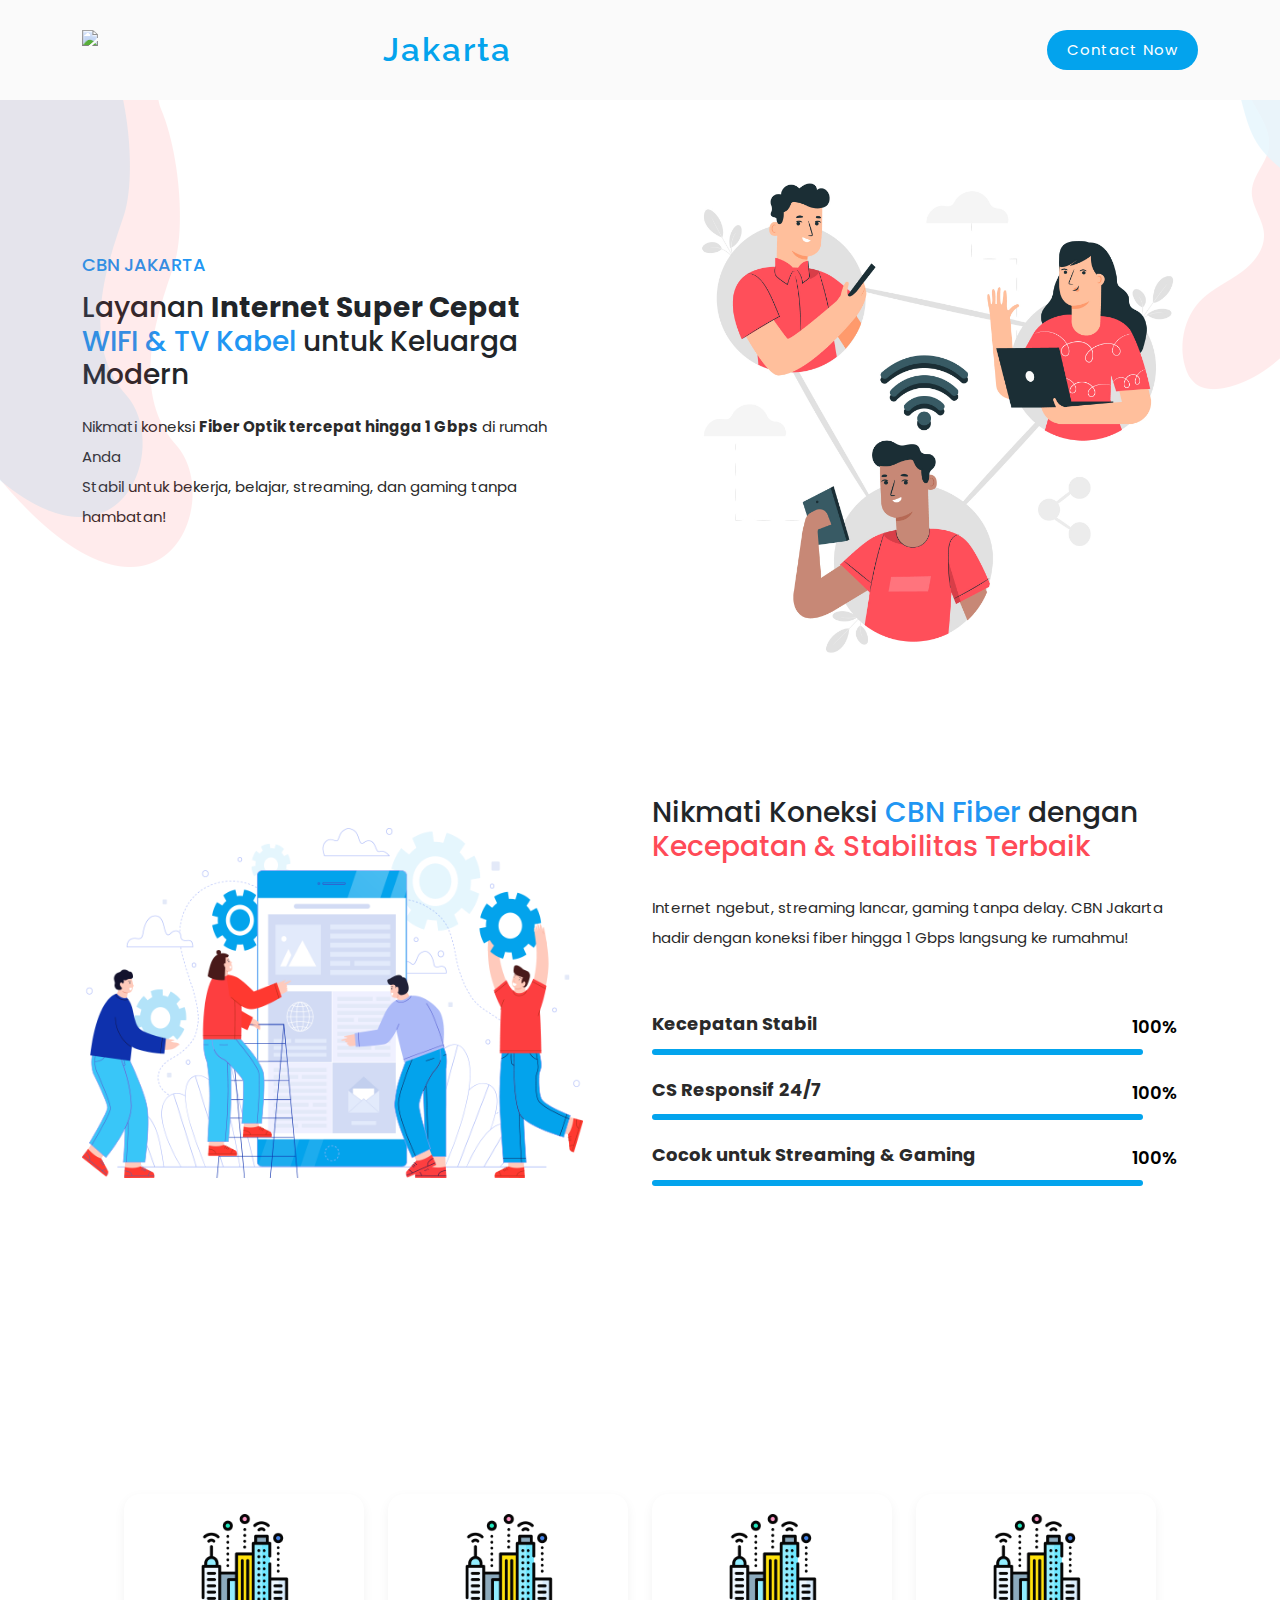
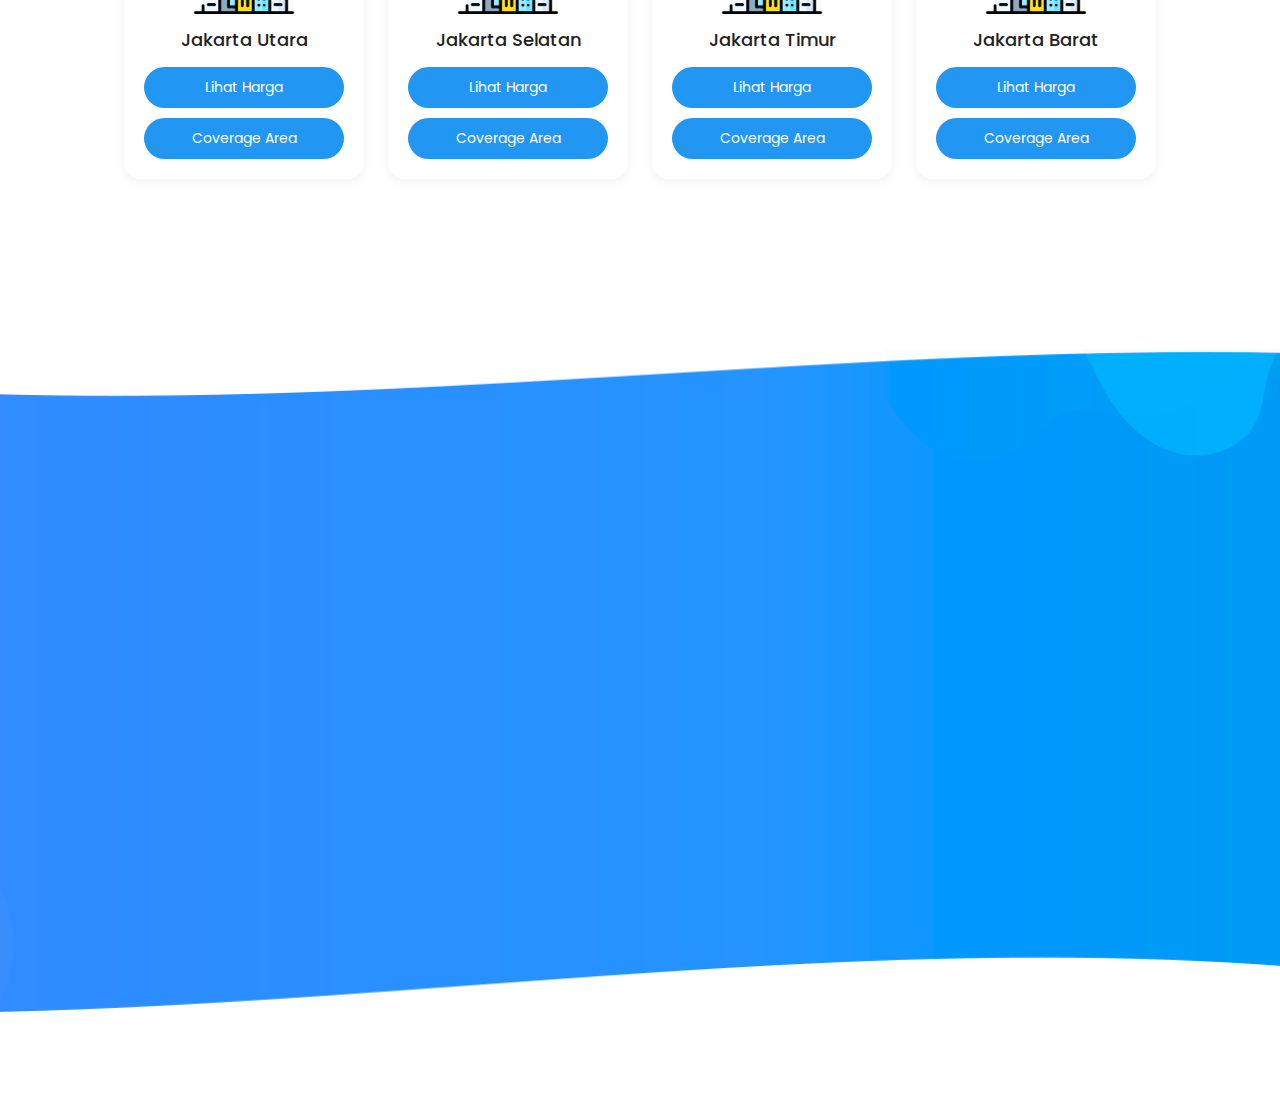
==== commit a9e560f0: "fix button area jakbar" ====
--- a/index.html
+++ b/index.html
@@ -203,7 +203,7 @@
                 <img src="assets/images/smart-city.png" alt="Akses Internet Murah Jakarta Barat">
                 <h3>Jakarta Barat</h3>
                 <div class="paket-links">
-                <a href="jakarta-barat.html#price"btn-link">Lihat Harga</a>
+                <a href="jakarta-barat.html#price" class="btn-link">Lihat Harga</a>
                 <a href="jakarta-barat.html#coverage" class="btn-link">Coverage Area</a>
                 </div>
             </div>
--- a/assets/css/templatemo-space-dynamic.css
+++ b/assets/css/templatemo-space-dynamic.css
@@ -924,7 +924,7 @@
 .main-banner .left-content h6 {
   text-transform: uppercase;
   font-size: 18px;
-  color: #fe3f40;
+  color: #2196f3;
   margin-bottom: 15px;
 }
 
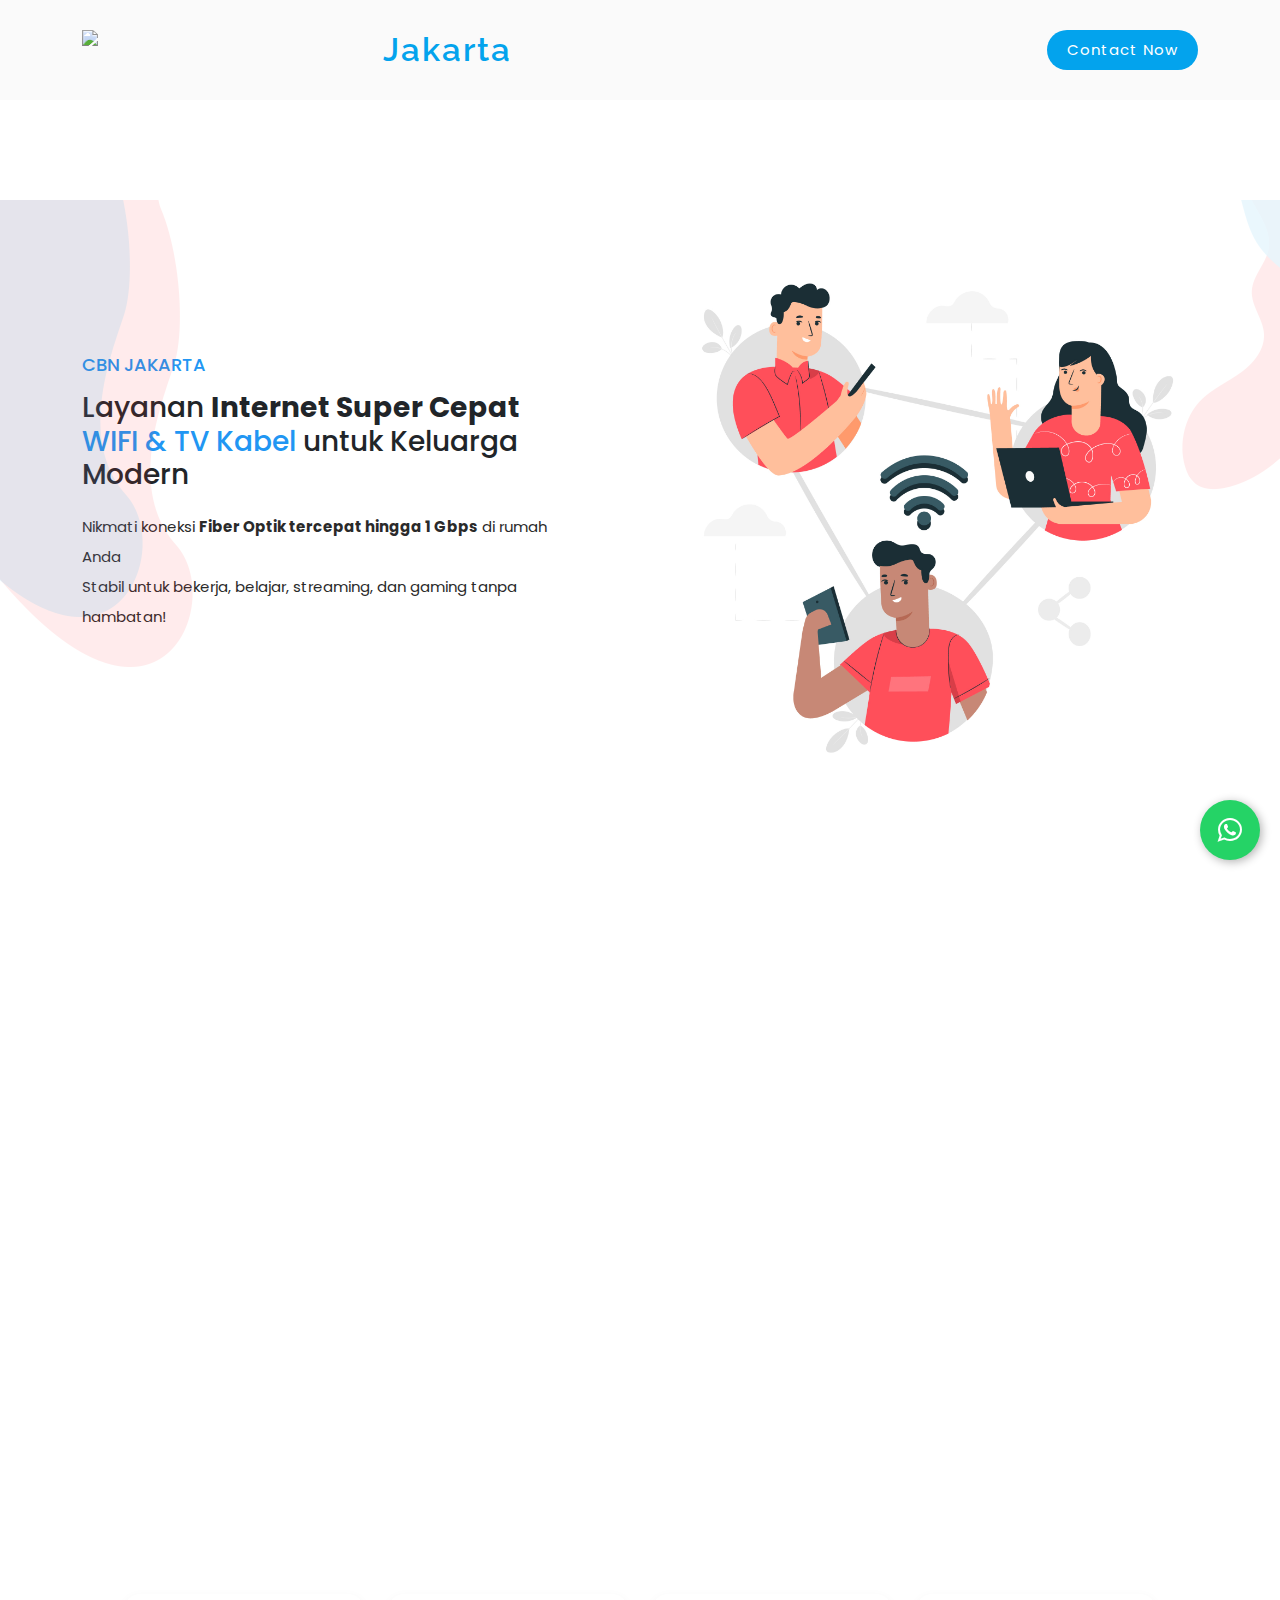
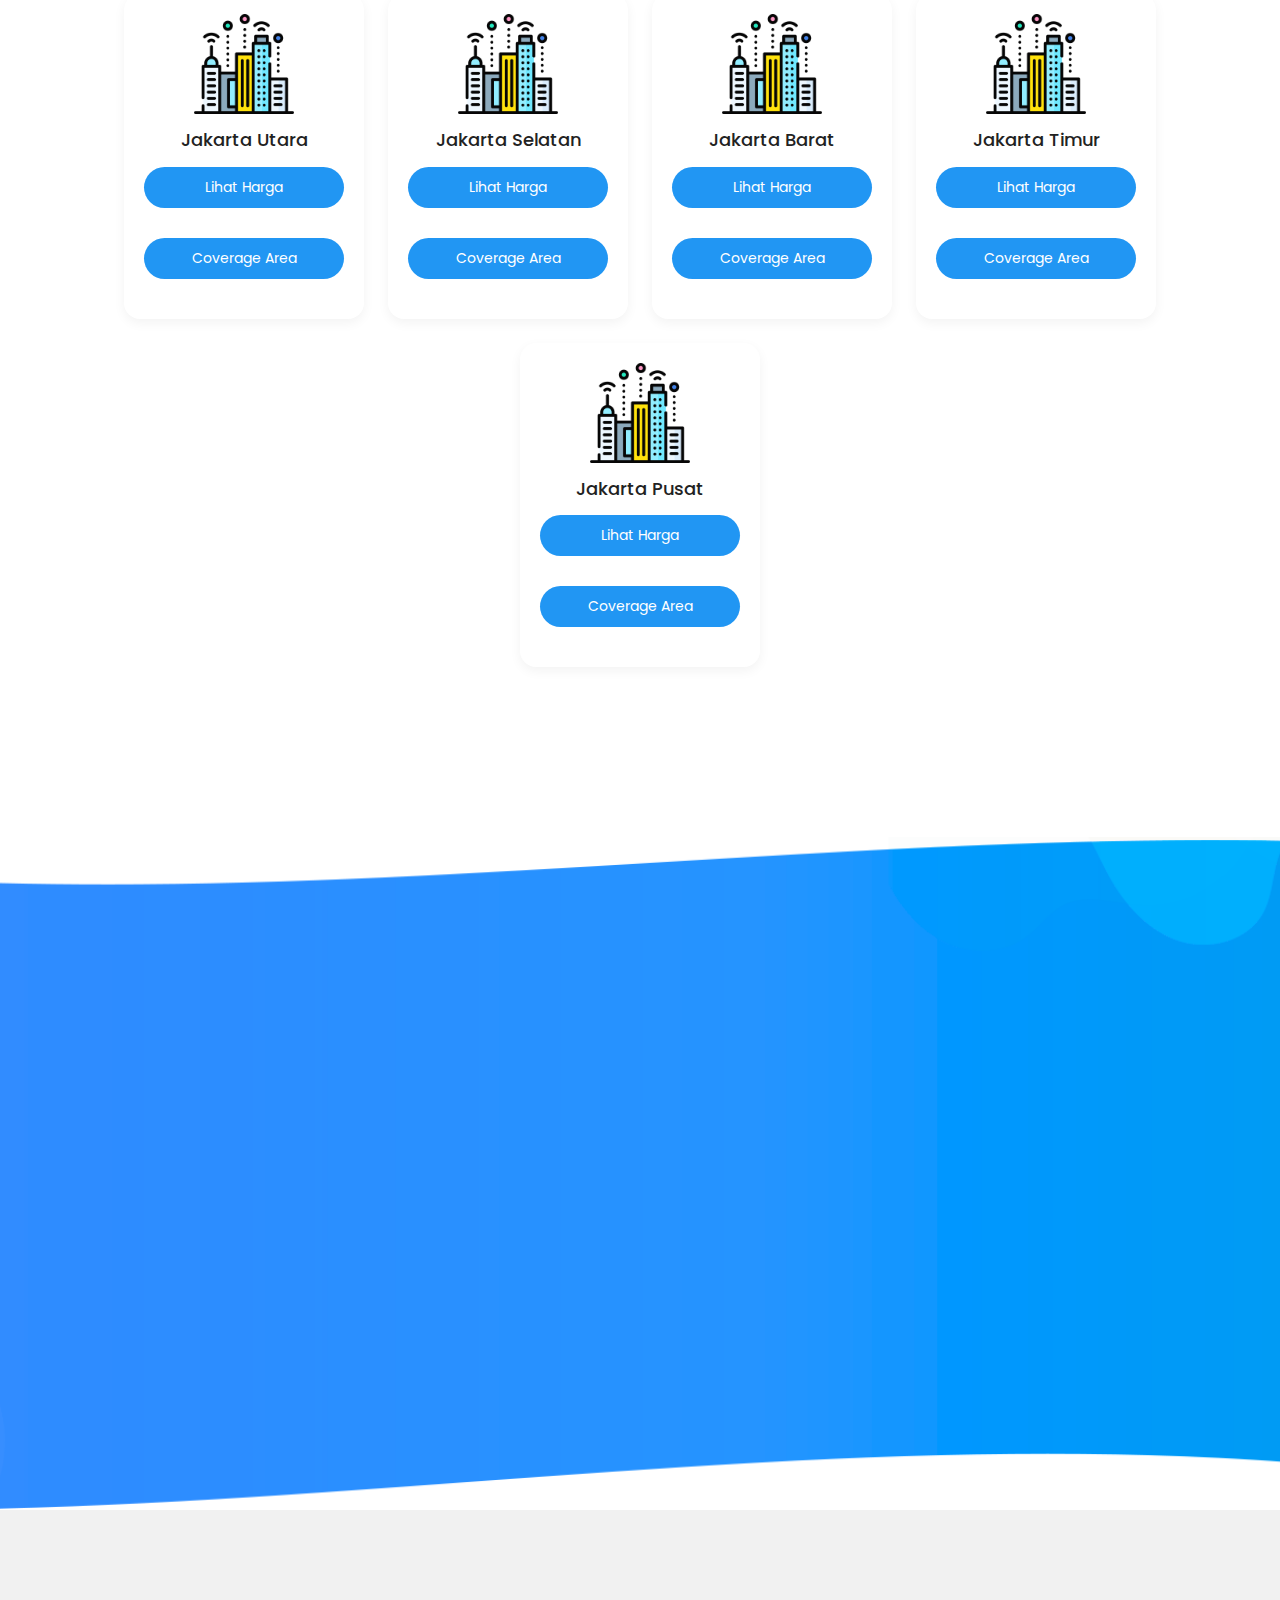
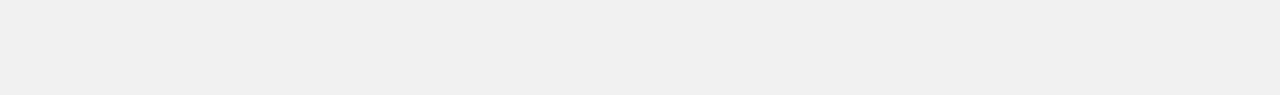
==== commit 82b8899e: "add whatsapp floating button" ====
--- a/index.html
+++ b/index.html
@@ -23,13 +23,7 @@
     <link rel="stylesheet" href="assets/css/templatemo-space-dynamic.css">
     <link rel="stylesheet" href="assets/css/animated.css">
     <link rel="stylesheet" href="assets/css/owl.css">
-    <!--
-        
-    TemplateMo 562 Space Dynamic
-
-    https://templatemo.com/tm-562-space-dynamic
-
-    -->
+    
   </head>
 
 <body>
@@ -188,6 +182,16 @@
                 </div>
             </div>
 
+            <!-- Jakarta Barat -->
+            <div class="paket-card">
+                <img src="assets/images/smart-city.png" alt="Akses Internet Murah Jakarta Barat">
+                <h3>Jakarta Barat</h3>
+                <div class="paket-links">
+                <a href="jakarta-barat.html#price" class="btn-link">Lihat Harga</a>
+                <a href="jakarta-barat.html#coverage" class="btn-link">Coverage Area</a>
+                </div>
+            </div>
+
             <!-- Jakarta Timur -->
             <div class="paket-card">
                 <img src="assets/images/smart-city.png" alt="Akses Internet Murah Jakarta Timur">
@@ -200,11 +204,11 @@
 
             <!-- Jakarta Barat -->
             <div class="paket-card">
-                <img src="assets/images/smart-city.png" alt="Akses Internet Murah Jakarta Barat">
-                <h3>Jakarta Barat</h3>
-                <div class="paket-links">
-                <a href="jakarta-barat.html#price" class="btn-link">Lihat Harga</a>
-                <a href="jakarta-barat.html#coverage" class="btn-link">Coverage Area</a>
+                <img src="assets/images/smart-city.png" alt="Akses Internet Murah Jakarta Pusat">
+                <h3>Jakarta Pusat</h3>
+                <div class="paket-links">
+                <a href="jakarta-pusat.html#price" class="btn-link">Lihat Harga</a>
+                <a href="jakarta-pusat.html#coverage" class="btn-link">Coverage Area</a>
                 </div>
             </div>
         </div>
@@ -221,13 +225,21 @@
             <h2>Nikmati Internet Cepat dari CBN Fiber</h2>
             <p>Kami siap membantu kebutuhan koneksi internet Anda. Hubungi kami langsung untuk info pemasangan atau pertanyaan seputar layanan.</p>
             <div class="phone-info">
-              <h4>Admin<span><i class="fa fa-whatsapp"></i> <a href="https://wa.me/+6281311460852" target="_blank">0813-1146-0852</a></span></h4>
-            </div>
-          </div>
-        </div>
-      </div>
-    </div>
-  </div>
+              <h4>Admin<span><i class="fa fa-whatsapp"></i> <a href="https://wa.me/6281311460852?text=Halo%20CBN%20Jakarta%2C%20saya%20ingin%20menanyakan%20tentang%20layanan%20internet%20di%20area%20saya." target="_blank">0813-1146-0852</a></span></h4>
+            </div>
+          </div>
+        </div>
+      </div>
+    </div>
+  </div>
+
+  <!-- WhatsApp Floating Button -->
+  <a href="https://wa.me/6281311460852?text=Halo%20CBN%20Jakarta%2C%20saya%20ingin%20menanyakan%20tentang%20layanan%20internet%20di%20area%20saya." 
+     class="whatsapp-float" 
+     target="_blank" 
+     aria-label="Chat via WhatsApp">
+    <i class="fa fa-whatsapp"></i>
+  </a>
 
   <footer>
     <div class="container">
--- a/assets/css/templatemo-space-dynamic.css
+++ b/assets/css/templatemo-space-dynamic.css
@@ -111,6 +111,189 @@
   -moz-osx-font-smoothing: grayscale;
 }
 
+body {
+          font-family: 'Poppins', sans-serif;
+          background-color: #f9f9f9;
+          margin: 0;
+          padding-top: 100px;
+      }
+
+      h1 {
+          font-weight: 500;
+          font-size: 28px;
+          margin-bottom: 20px;
+          color: #2196f3;
+      }
+
+      h2 {
+          font-weight: 400;
+          font-size: 22px;
+          color: #2196f3;
+          margin-bottom: 20px;
+      }
+
+      a {
+          color: #2196f3;
+          text-decoration: none;
+          margin-bottom: 20px;
+          display: inline-block;
+      }
+
+      a:hover {
+          text-decoration: underline;
+      }
+
+      section {
+          background: #ffffff;
+          padding: 30px;
+          margin: 40px 0;
+          border-radius: 12px;
+          box-shadow: 0 4px 16px rgba(0, 0, 0, 0.05);
+      }
+
+      .harga-img-wrapper {
+          display: flex;
+          justify-content: center;
+      }
+
+      .harga-img {
+          width: 50%;
+          height: auto;
+          border-radius: 8px;
+          box-shadow: 0 2px 10px rgba(0,0,0,0.1);
+      }
+
+      .page-title {
+          text-align: center;
+          color: #2196f3;
+          margin-bottom: 30px;
+      }
+
+      @media (max-width: 768px) {
+          .harga-img {
+          width: 100%;
+          }
+      }
+
+      ul {
+          padding-left: 20px;
+          margin: 0;
+      }
+
+      footer {
+          padding: 40px 0;
+          text-align: center;
+          background-color: #f1f1f1;
+          font-size: 14px;
+          color: #777;
+      }
+
+      .coverage-area {
+        padding: 50px 20px;
+        background-color: #f9f9f9;
+      }
+
+      .coverage-title {
+        text-align: center;
+        font-size: 28px;
+        color: #2196f3;
+        margin-bottom: 40px;
+      }
+
+      .coverage-columns {
+        display: flex;
+        flex-wrap: wrap;
+        gap: 30px;
+        justify-content: center;
+        text-align: center;
+      }
+
+      .column {
+        flex: 1 1 400px;
+        max-width: 500px;
+        background: #fff;
+        border-radius: 10px;
+        padding: 25px 30px;
+        box-shadow: 0 4px 12px rgba(0,0,0,0.05);
+      }
+
+      .column h4 {
+        color: #333;
+        font-size: 20px;
+        margin-bottom: 20px;
+        border-bottom: 2px solid #2196f3;
+        padding-bottom: 8px;
+      }
+
+      .column ul {
+        list-style-type: disc;
+        padding-left: 20px;
+        margin: 0;
+      }
+
+      .column ul li {
+        margin-bottom: 10px;
+        font-size: 15px;
+        line-height: 1.5;
+        color: #555;
+      }
+
+        /* WhatsApp Floating Button (centered icon) */
+      .whatsapp-float {
+        position: fixed;
+        bottom: 20px;
+        right: 20px;
+        background-color: #25d366;
+        color: white;
+        border-radius: 50%;
+        width: 60px;
+        height: 60px;
+        display: flex;
+        align-items: center;
+        justify-content: center;
+        font-size: 28px;
+        box-shadow: 2px 2px 10px rgba(0, 0, 0, 0.3);
+        z-index: 1000;
+        transition: background-color 0.3s ease;
+        text-decoration: none;
+      }
+
+      .whatsapp-float:hover {
+        background-color: #1ebc59;
+      }
+
+      .whatsapp-icon {
+        display: inline-block;
+      }
+
+       /* WhatsApp Floating Button (centered icon) */
+      .whatsapp-float {
+        position: fixed;
+        bottom: 20px;
+        right: 20px;
+        background-color: #25d366;
+        color: white;
+        border-radius: 50%;
+        width: 60px;
+        height: 60px;
+        display: flex;
+        align-items: center;
+        justify-content: center;
+        font-size: 28px;
+        box-shadow: 2px 2px 10px rgba(0, 0, 0, 0.3);
+        z-index: 1000;
+        transition: background-color 0.3s ease;
+        text-decoration: none;
+      }
+
+      .whatsapp-float:hover {
+        background-color: #1ebc59;
+      }
+
+      .whatsapp-icon {
+        display: inline-block;
+      }
+
 a {
   text-decoration: none !important;
 }
